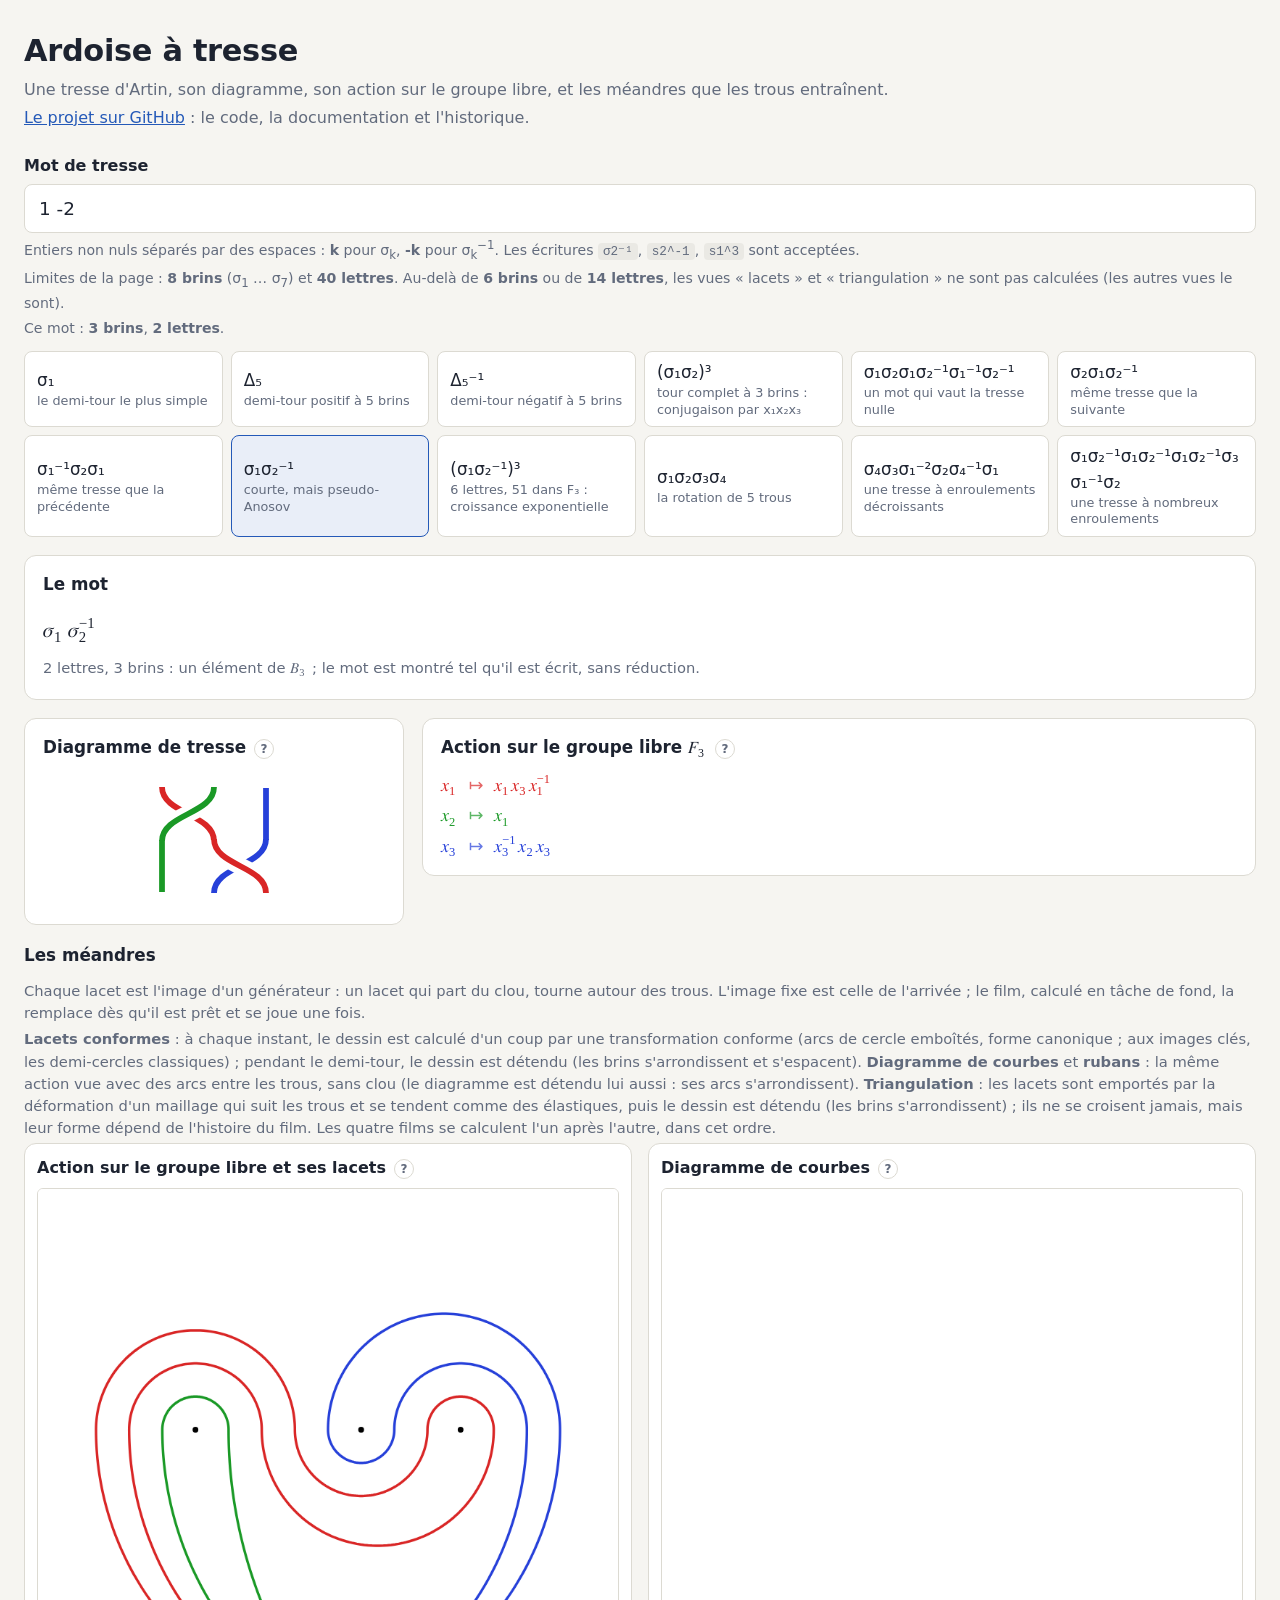
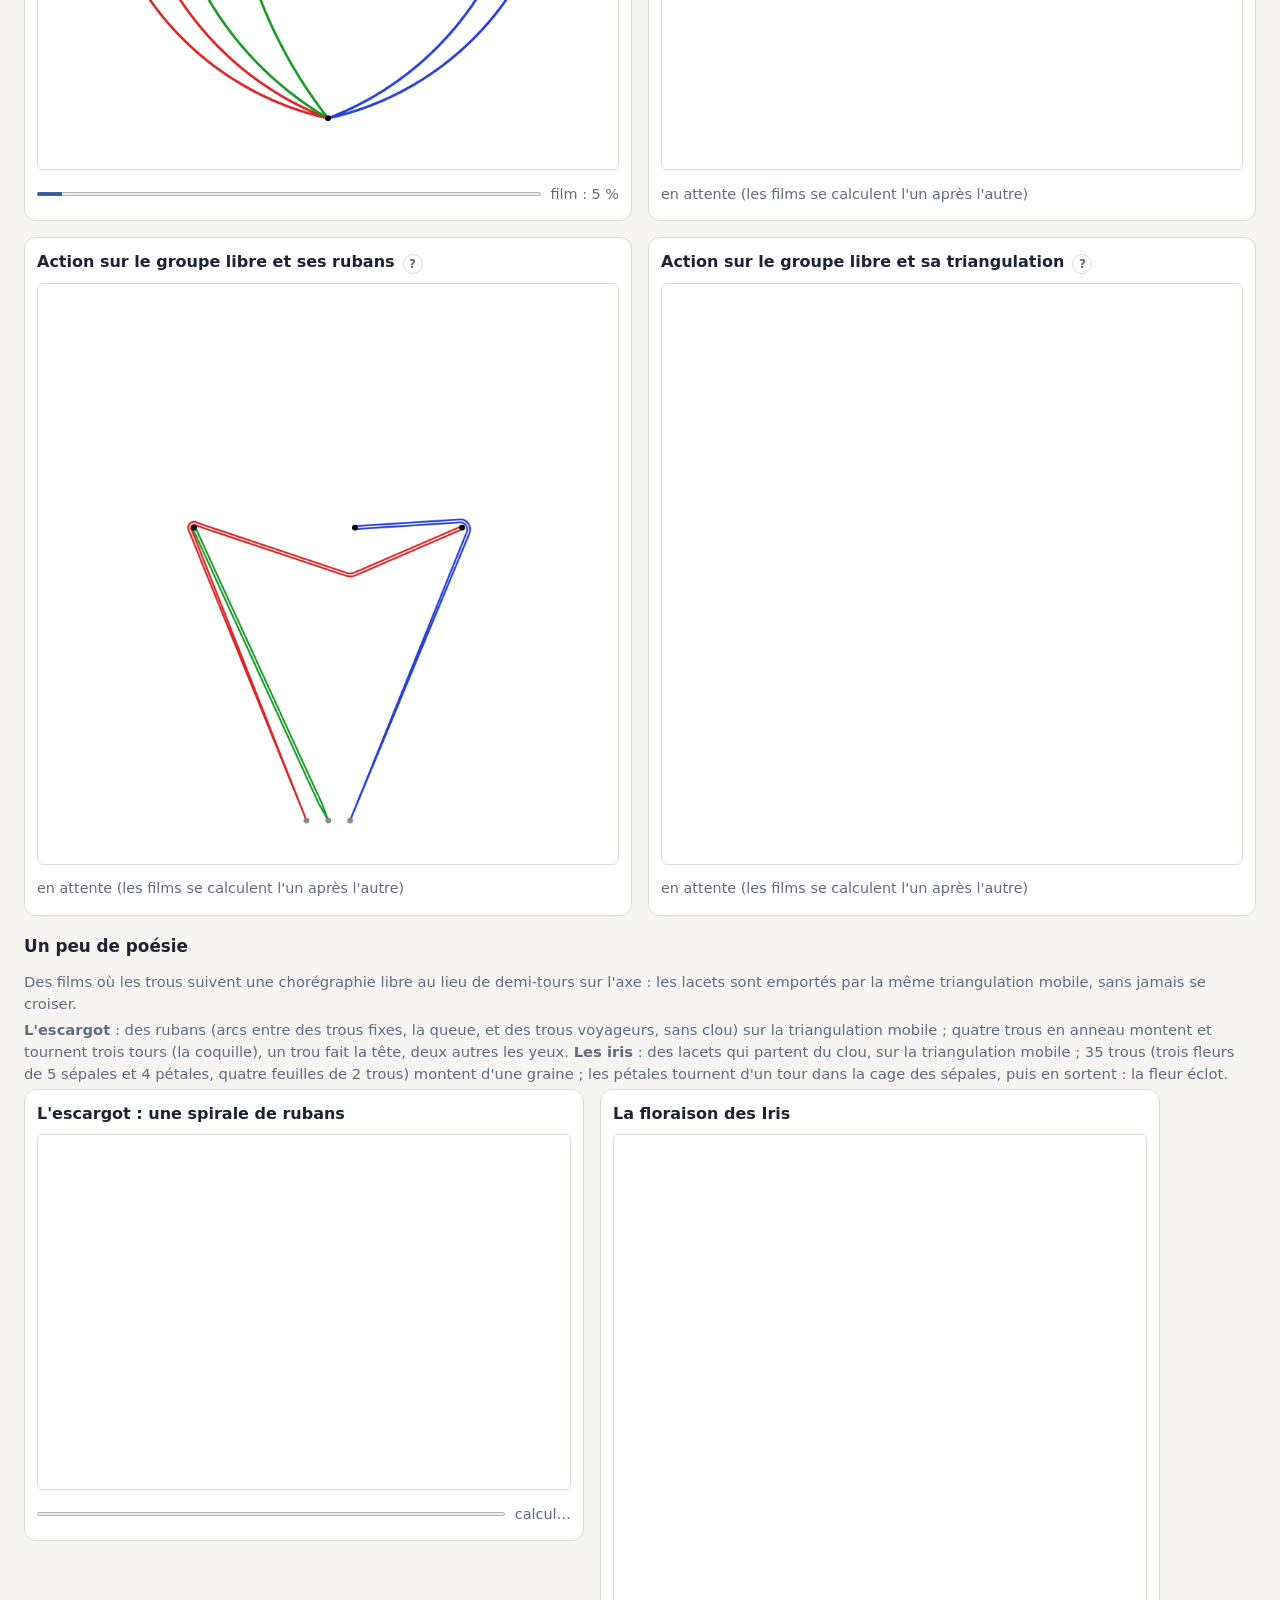
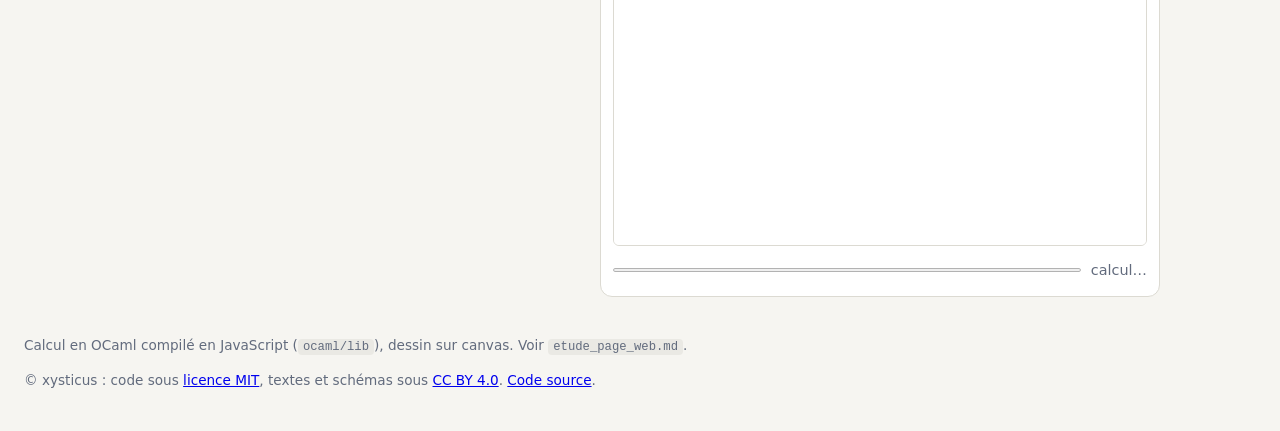
==== web/index.html @ 95bc5633 "Page : un lien vers le projet sur GitHub dans l'en-tête Co-Authored-By: Claude Sonnet 5.5 <noreply@a" ====
<!doctype html>
<html lang="fr">
<head>
<meta charset="utf-8">
<meta name="viewport" content="width=device-width, initial-scale=1">
<title>Ardoise à tresse</title>
<link rel="icon" href="favicon.svg" type="image/svg+xml">
<link rel="stylesheet" href="ardoise.css">
</head>
<body>
<header>
  <h1>Ardoise à tresse</h1>
  <p class="sous-titre">Une tresse d'Artin, son diagramme, son action sur le groupe libre, et les méandres que les trous entraînent.</p>
  <p class="sous-titre lien-projet"><a href="https://github.com/xysticus/braid-blackboard">Le projet sur GitHub</a> : le code, la documentation et l'historique.</p>
</header>

<main>
  <section id="saisie">
    <label for="mot">Mot de tresse</label>
    <input id="mot" type="text" spellcheck="false" autocomplete="off"
           placeholder="1 -2 3 -1 2     ou     σ1 σ2^-1 σ3     ou     s1^3 s2">
    <p id="erreur" class="erreur" hidden></p>
    <p class="aide">Entiers non nuls séparés par des espaces : <b>k</b> pour σ<sub>k</sub>, <b>-k</b> pour σ<sub>k</sub><sup>−1</sup>.
       Les écritures <code>σ2⁻¹</code>, <code>s2^-1</code>, <code>s1^3</code> sont acceptées.</p>
    <p class="aide" id="limites"></p>
    <p class="aide" id="etat-limites" aria-live="polite"></p>
    <div id="exemples" aria-label="Tresses d'exemple"></div>
  </section>

  <section id="notation" class="carte">
    <h2>Le mot</h2>
    <div id="mot-math" class="math-ligne"></div>
    <p id="mot-info" class="info"></p>
  </section>

  <div class="deux-colonnes">
    <section class="carte" id="classique">
      <h2 data-schema="tresse">Diagramme de tresse</h2>
      <div class="defile"><canvas id="canvas-classique"></canvas></div>
    </section>
    <section class="carte" id="groupe-libre">
      <h2 data-schema="fn">Action sur le groupe libre <span id="titre-fn"></span></h2>
      <div id="fn-images"></div>
    </section>
  </div>

  <section id="meandres">
    <h2>Les méandres</h2>
    <p class="info">Chaque lacet est l'image d'un générateur : un lacet qui part du clou, tourne autour des trous. L'image fixe est
       celle de l'arrivée ; le film, calculé en tâche de fond, la remplace dès qu'il est prêt et se joue une fois.</p>
    <p class="info"><b>Lacets conformes</b> : à chaque instant, le dessin est calculé d'un coup par une transformation conforme (arcs de cercle
       emboîtés, forme canonique ; aux images clés, les demi-cercles classiques) ; pendant le demi-tour, le dessin est détendu (les brins
       s'arrondissent et s'espacent). <b>Diagramme de courbes</b> et <b>rubans</b> : la même action vue avec des arcs entre les
       trous, sans clou (le diagramme est détendu lui aussi : ses arcs s'arrondissent). <b>Triangulation</b> : les lacets sont emportés
       par la déformation d'un maillage qui suit les trous et se tendent comme des élastiques, puis le dessin est détendu (les brins
       s'arrondissent) ; ils ne se croisent jamais, mais leur forme dépend de l'histoire du film. Les quatre films se calculent l'un
       après l'autre, dans cet ordre.</p>
    <div class="quatre" id="panneaux"></div>
  </section>

  <section id="hors-tresses">
    <h2>Un peu de poésie</h2>
    <p class="info">Des films où les trous suivent une chorégraphie libre au lieu de demi-tours sur l'axe : les lacets sont emportés
       par la même triangulation mobile, sans jamais se croiser.</p>
    <p class="info"><b>L'escargot</b> : des rubans (arcs entre des trous fixes, la queue, et des trous voyageurs, sans clou) sur la
       triangulation mobile ; quatre trous en anneau montent et tournent trois tours (la coquille), un trou fait la tête, deux autres
       les yeux. <b>Les iris</b> : des lacets qui partent du clou, sur la triangulation mobile ; 35 trous (trois fleurs de 5 sépales et
       4 pétales, quatre feuilles de 2 trous) montent d'une graine ; les pétales tournent d'un tour dans la cage des sépales,
       puis en sortent : la fleur éclot.</p>
    <div class="libres" id="panneaux-libres"></div>
  </section>
</main>

<footer>
  <p>Calcul en OCaml compilé en JavaScript (<code>ocaml/lib</code>), dessin sur canvas. Voir <code>etude_page_web.md</code>.</p>
  <p>© xysticus : code sous <a href="https://github.com/xysticus/braid-blackboard/blob/master/LICENSE">licence MIT</a>, textes et schémas sous
     <a href="https://creativecommons.org/licenses/by/4.0/deed.fr">CC BY 4.0</a>. <a href="https://github.com/xysticus/braid-blackboard">Code source</a>.</p>
</footer>

<script src="ardoise.js"></script>
</body>
</html>
---- web/ardoise.css ----
:root {
  --fond: #f6f5f1;
  --carte: #ffffff;
  --encre: #1d2330;
  --doux: #626b7d;
  --trait: #dcdad2;
  --accent: #2459b8;
  --erreur: #b3261e;
  --ok: #2e7d4f;
  --c0: #d92626; --c1: #1a9926; --c2: #2640d9; --c3: #bf9900; --c4: #a626a6; --c5: #0d9aa6; --c6: #e6761a; --c7: #6b4fbb;
}
@media (prefers-color-scheme: dark) {
  :root:not([data-theme="light"]) {
    --fond: #14171d; --carte: #1d212a; --encre: #e8eaf0; --doux: #9aa3b5; --trait: #343a47; --accent: #7aa7ff;
    --erreur: #ff8a80; --ok: #7fd1a0;
    --c0: #ff6b6b; --c1: #4cc760; --c2: #7b93ff; --c3: #e6c027; --c4: #d572d5; --c5: #3cc7d4; --c6: #ff9a4d; --c7: #a58cf0;
  }
}
* { box-sizing: border-box; }
body {
  margin: 0; background: var(--fond); color: var(--encre);
  font: 16px/1.5 system-ui, -apple-system, "Segoe UI", Roboto, sans-serif;
}
header, main, footer { max-width: 1280px; margin: 0 auto; padding: 0 24px; }
header { padding-top: 28px; }
h1 { font-size: 1.9rem; margin: 0; letter-spacing: -0.01em; }
h2 { font-size: 1.05rem; margin: 0 0 12px; }
.sous-titre, .info, .aide { color: var(--doux); margin: 4px 0; }
.lien-projet a { color: var(--accent); }
.info { font-size: 0.92rem; }
.aide { font-size: 0.88rem; }
code { background: color-mix(in srgb, var(--trait) 45%, transparent); padding: 1px 5px; border-radius: 4px; font-size: 0.9em; }
main { display: grid; gap: 18px; padding-top: 20px; padding-bottom: 24px; }

#saisie label { display: block; font-weight: 600; margin-bottom: 6px; }
#mot {
  width: 100%; font: inherit; font-size: 1.15rem; padding: 10px 14px; border-radius: 8px;
  border: 1.5px solid var(--trait); background: var(--carte); color: var(--encre);
}
#mot:focus-visible { outline: 3px solid color-mix(in srgb, var(--accent) 45%, transparent); border-color: var(--accent); }
.erreur { color: var(--erreur); margin: 6px 0 0; font-weight: 500; }

#exemples { display: grid; grid-template-columns: repeat(auto-fill, minmax(min(190px, 100%), 1fr)); gap: 8px; margin-top: 12px; }
.exemple {
  text-align: left; font: inherit; cursor: pointer; padding: 8px 12px; border-radius: 8px;
  border: 1.5px solid var(--trait); background: var(--carte); color: var(--encre);
}
.exemple:hover { border-color: var(--accent); }
.exemple[aria-pressed="true"] { border-color: var(--accent); background: color-mix(in srgb, var(--accent) 10%, var(--carte)); }
.exemple .nom { display: block; font-size: 1.05rem; overflow-wrap: anywhere; }
.exemple .legende { display: block; font-size: 0.8rem; color: var(--doux); line-height: 1.3; }

.carte { background: var(--carte); border: 1px solid var(--trait); border-radius: 12px; padding: 16px 18px; }
.math-ligne { font-size: 1.3rem; line-height: 2.1; }
.math-ligne math { margin-right: 0.12em; }
.deux-colonnes { display: grid; grid-template-columns: minmax(260px, 380px) 1fr; gap: 18px; align-items: start; }
.quatre { display: grid; grid-template-columns: repeat(2, 1fr); gap: 16px; }
.defile { max-height: 640px; overflow: auto; }
#canvas-classique { display: block; margin: 0 auto; max-width: 100%; }

#fn-images { display: grid; gap: 4px; font-size: 1.1rem; }
.fn-ligne { display: grid; grid-template-columns: auto auto 1fr; gap: 0.6em; align-items: baseline; }
.fn-ligne .mot { min-width: 0; overflow-wrap: anywhere; }
.fn-ligne .fleche { opacity: 0.7; }
.fn-ligne.identite { opacity: 0.55; }

.panneau { background: var(--carte); border: 1px solid var(--trait); border-radius: 12px; padding: 12px 12px 10px; }
.panneau h3 { font-size: 1rem; margin: 0 0 8px; }
.panneau canvas { display: block; width: 100%; background: #fff; border-radius: 6px; border: 1px solid var(--trait); }
.libres { display: grid; grid-template-columns: repeat(auto-fill, minmax(min(380px, 100%), 560px)); gap: 16px; align-items: start; }
.etat { display: flex; align-items: center; gap: 10px; min-height: 32px; margin-top: 8px; font-size: 0.9rem; color: var(--doux); }
.etat progress { flex: 1; height: 8px; accent-color: var(--accent); }
.etat button {
  font: inherit; width: 34px; height: 30px; border-radius: 6px; cursor: pointer;
  border: 1.5px solid var(--trait); background: var(--carte); color: var(--encre);
}
.etat button:hover { border-color: var(--accent); }
.etat input[type=range] { flex: 1; accent-color: var(--accent); }
.etat .ko { color: var(--erreur); }
.etat label { display: flex; align-items: center; gap: 5px; white-space: nowrap; cursor: pointer; font-size: 0.85rem; }
.etat input[type=checkbox] { accent-color: var(--accent); margin: 0; }
.attention { color: #a35a00; font-weight: 500; }
@media (prefers-color-scheme: dark) { .attention { color: #f0b45a; } }
/* mot invalide : les résultats affichés sont ceux du dernier mot valide */
.mot-invalide #notation, .mot-invalide .deux-colonnes, .mot-invalide #meandres { opacity: 0.45; }
footer { color: var(--doux); font-size: 0.85rem; padding-bottom: 28px; }

/* infobulles : un schéma par méthode de dessin, au survol de « ? » ou au clavier */
.aide-schema { position: relative; display: inline-block; margin-left: 8px; vertical-align: middle; font-size: 1rem; font-weight: 400; }
.bouton-aide {
  width: 20px; height: 20px; padding: 0; border-radius: 50%; cursor: help; font: 600 12px/1 system-ui, sans-serif;
  border: 1.5px solid var(--trait); background: var(--carte); color: var(--doux);
}
.bouton-aide:hover, .bouton-aide:focus-visible { border-color: var(--accent); color: var(--accent); }
.bulle {
  position: absolute; z-index: 30; top: 100%; left: 0; width: min(460px, calc(100vw - 16px)); padding-top: 8px;
  visibility: hidden; opacity: 0; transition: opacity 0.12s;
}
.bulle .cadre {
  display: block; background: var(--carte); border: 1px solid var(--trait); border-radius: 10px; padding: 8px;
  box-shadow: 0 8px 28px rgba(0, 0, 0, 0.22);
}
.bulle .texte-bulle { display: block; font-size: 0.9rem; line-height: 1.45; color: var(--encre); }
.bulle img { display: block; width: 100%; height: auto; border-radius: 6px; background: #fff; }
.aide-schema.ouverte .bulle { visibility: visible; opacity: 1; }
/* souris : la bulle suit le survol et le focus ; au toucher, seul le bouton l'ouvre (le survol y reste « collé » après un appui) */
@media (hover: hover) {
  .aide-schema:hover .bulle, .aide-schema:focus-within .bulle { visibility: visible; opacity: 1; }
}
h2 .aide-schema, h3 .aide-schema { font-size: 1rem; }

/* adaptation aux écrans étroits (tablette, smartphone) : une seule colonne, des marges plus petites, des commandes plus grandes */
main > *, .deux-colonnes > *, .quatre > *, .libres > * { min-width: 0; }   /* un élément de grille ne dépasse pas la fenêtre */
@media (max-width: 1000px) {
  .quatre, .deux-colonnes { grid-template-columns: 1fr; }
}
@media (max-width: 640px) {
  header, main, footer { padding-left: 12px; padding-right: 12px; }
  header { padding-top: 16px; }
  h1 { font-size: 1.5rem; }
  main { gap: 14px; padding-top: 14px; }
  #mot { font-size: 1rem; padding: 9px 12px; }
  #exemples { grid-template-columns: repeat(2, minmax(0, 1fr)); gap: 6px; }
  .exemple { padding: 7px 9px; }
  .exemple .nom { font-size: 0.95rem; }
  .exemple .legende { font-size: 0.75rem; }
  .carte { padding: 12px; }
  .math-ligne { font-size: 1.15rem; line-height: 1.9; }
  #fn-images { font-size: 1rem; }
  .panneau { padding: 10px 10px 8px; }
  .panneau h3 { font-size: 0.95rem; }
  .etat { gap: 8px; }
  .etat button { width: 44px; height: 40px; }
  .etat input[type=range] { min-height: 32px; }
  .etat { flex-wrap: wrap; }   /* la case « lignes de construction » passe à la ligne plutôt que d'écraser le curseur */
  .etat input[type=range] { min-width: 120px; }
  .etat label { min-height: 32px; }
  /* l'infobulle devient une feuille collée en bas de l'écran : pas de débordement sur les côtés */
  .bulle { position: fixed; left: 8px !important; right: 8px; bottom: 8px; top: auto; width: auto; padding-top: 0; }
}
@media (pointer: coarse) {
  .bouton-aide { width: 28px; height: 28px; font-size: 14px; }
}

/* le « ? » à côté de la case « construction » : la petite pastille ronde des titres, pas un bouton du lecteur */
.etat .aide-schema { margin-left: 0; }
/* (`.etat button` impose `font: inherit` : on rétablit la police de la pastille, et on centre le « ? » dans son cercle) */
.etat .bouton-aide {
  width: 20px; height: 20px; padding: 0 0 2px; border-radius: 50%; font: 600 12px/1 system-ui, sans-serif;
  display: inline-flex; align-items: center; justify-content: center;   /* padding-bottom : le « ? » n'a rien sous la ligne de base, son dessin
                                                                           paraîtrait un pixel trop bas dans le cercle */
}
@media (max-width: 640px), (pointer: coarse) { .etat .bouton-aide { width: 28px; height: 28px; font-size: 14px; } }
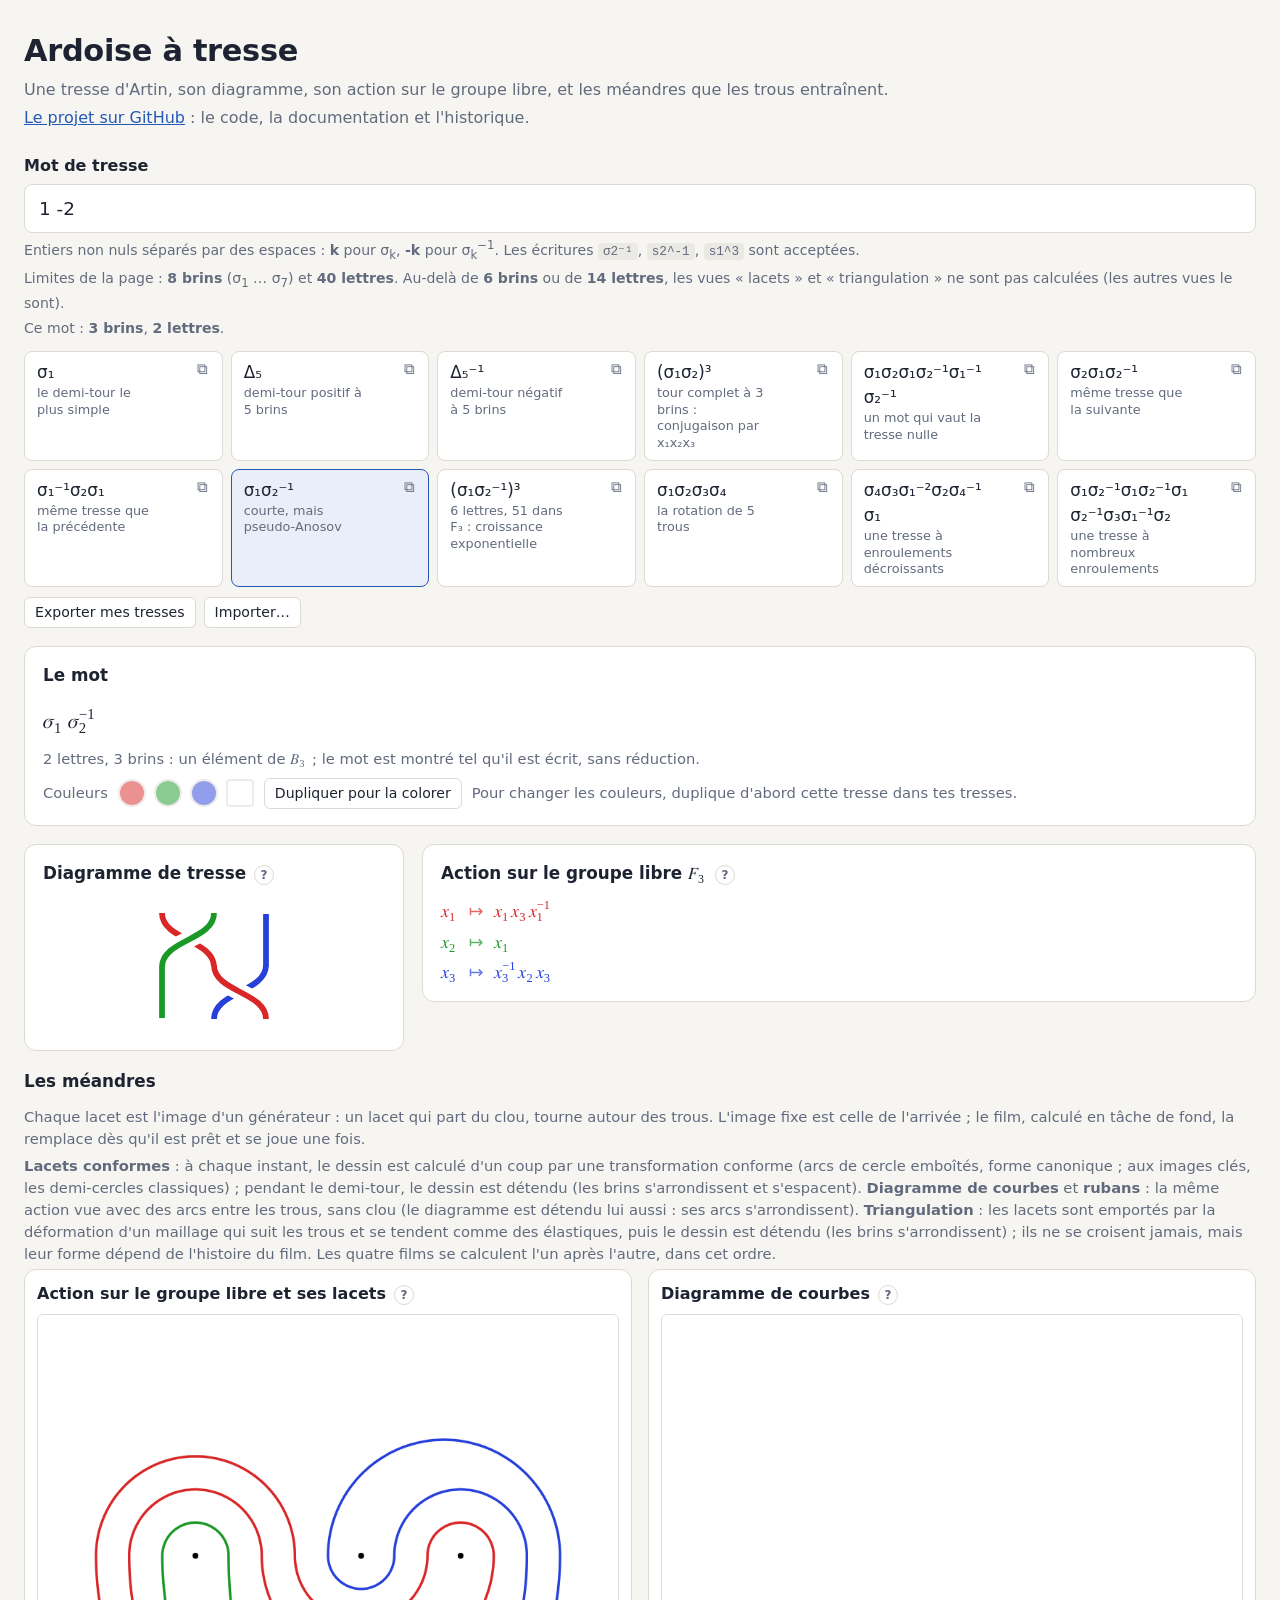
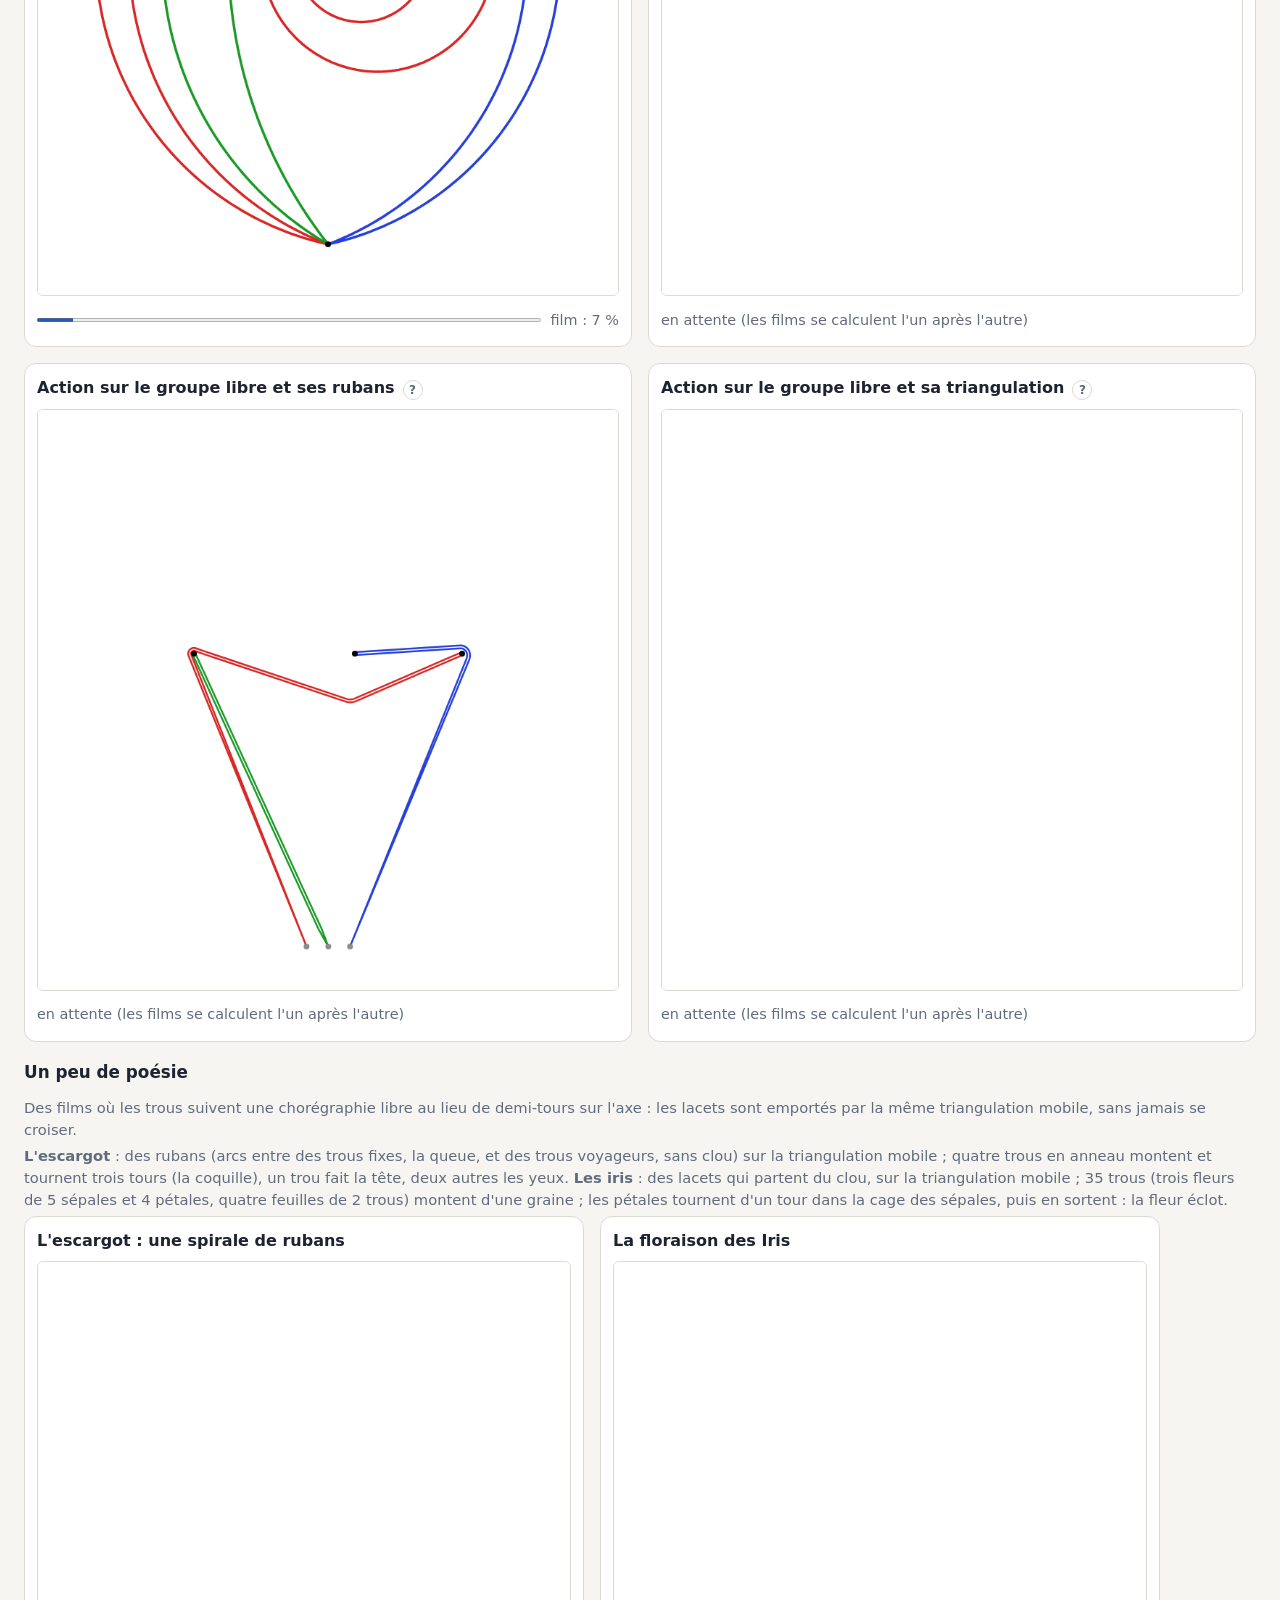
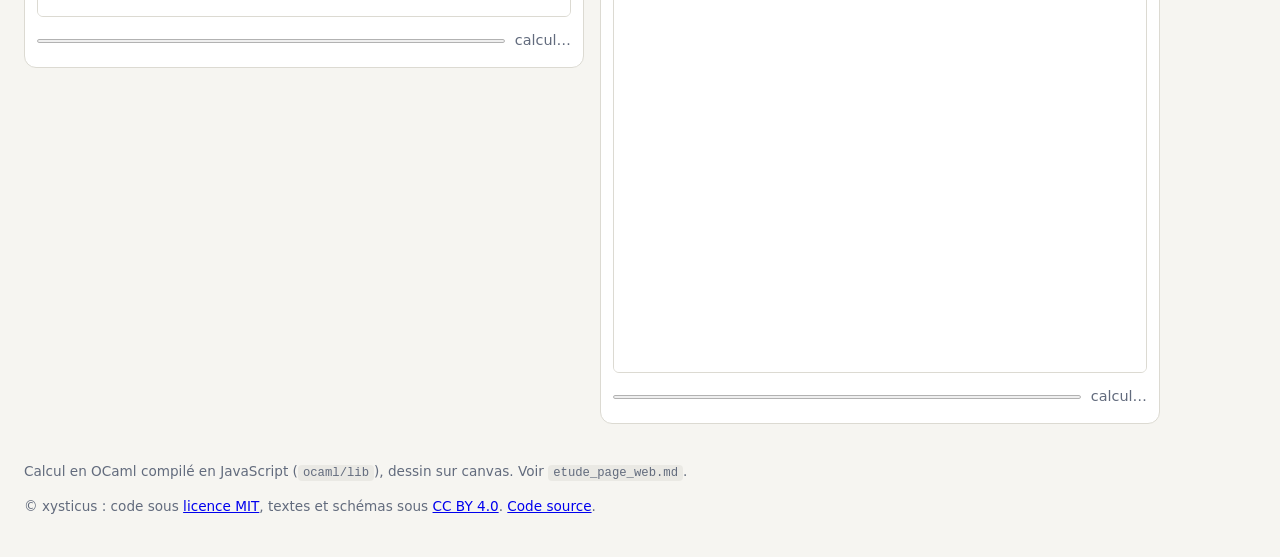
==== commit 88546dbf: "Page : tresses personnalisées (mémoire, ⧉ ✕, note, couleurs, fond, export/import JSON) Les tresses t" ====
--- a/web/index.html
+++ b/web/index.html
@@ -24,13 +24,25 @@
        Les écritures <code>σ2⁻¹</code>, <code>s2^-1</code>, <code>s1^3</code> sont acceptées.</p>
     <p class="aide" id="limites"></p>
     <p class="aide" id="etat-limites" aria-live="polite"></p>
-    <div id="exemples" aria-label="Tresses d'exemple"></div>
+    <div id="exemples" role="group" aria-label="Tresses d'exemple et tresses mémorisées"></div>
+    <div class="memoire-outils">
+      <button type="button" id="exporter-tresses" class="outil-texte" title="Enregistrer mes tresses dans un fichier">Exporter mes tresses</button>
+      <button type="button" id="importer-bouton" class="outil-texte" title="Ajouter les tresses d'un fichier exporté">Importer…</button>
+      <input type="file" id="importer-tresses" accept=".json,application/json" hidden>
+      <span id="memoire-info" class="info" aria-live="polite"></span>
+    </div>
   </section>
 
   <section id="notation" class="carte">
     <h2>Le mot</h2>
     <div id="mot-math" class="math-ligne"></div>
     <p id="mot-info" class="info"></p>
+    <div id="couleurs" class="couleurs" hidden>
+      <span class="couleurs-titre" id="couleurs-titre">Couleurs</span>
+      <span id="pastilles" class="pastilles" role="group" aria-labelledby="couleurs-titre"></span>
+      <button type="button" id="dupliquer-courante" class="outil-texte" hidden>Dupliquer pour la colorer</button>
+      <span id="couleurs-aide" class="info"></span>
+    </div>
   </section>
 
   <div class="deux-colonnes">
--- a/web/ardoise.css
+++ b/web/ardoise.css
@@ -42,13 +42,57 @@
 
 #exemples { display: grid; grid-template-columns: repeat(auto-fill, minmax(min(190px, 100%), 1fr)); gap: 8px; margin-top: 12px; }
 .exemple {
-  text-align: left; font: inherit; cursor: pointer; padding: 8px 12px; border-radius: 8px;
+  position: relative; padding: 8px 12px; border-radius: 8px;
   border: 1.5px solid var(--trait); background: var(--carte); color: var(--encre);
 }
 .exemple:hover { border-color: var(--accent); }
-.exemple[aria-pressed="true"] { border-color: var(--accent); background: color-mix(in srgb, var(--accent) 10%, var(--carte)); }
-.exemple .nom { display: block; font-size: 1.05rem; overflow-wrap: anywhere; }
+.exemple.choisie { border-color: var(--accent); background: color-mix(in srgb, var(--accent) 10%, var(--carte)); }
+.exemple .principal {
+  display: block; width: 100%; box-sizing: border-box; padding: 0 54px 0 0; text-align: left; font: inherit; cursor: pointer;
+  border: 0; background: none; color: inherit;
+}
+.exemple .principal:focus-visible, .outil:focus-visible, .outil-texte:focus-visible, .texte:focus-visible, .pastille:focus-visible {
+  outline: 3px solid color-mix(in srgb, var(--accent) 45%, transparent); outline-offset: 1px;
+}
+.exemple .nom { display: block; font-size: 1.05rem; overflow-wrap: break-word; }
 .exemple .legende { display: block; font-size: 0.8rem; color: var(--doux); line-height: 1.3; }
+.exemple .outils { position: absolute; top: 3px; right: 4px; display: flex; gap: 2px; align-items: center; }
+.outil {
+  min-width: 30px; height: 30px; padding: 0 6px; font: inherit; font-size: 0.95rem; line-height: 1; cursor: pointer;
+  border: 0; border-radius: 6px; background: none; color: var(--doux);
+}
+.outil:hover { background: color-mix(in srgb, var(--accent) 12%, transparent); color: var(--encre); }
+.outil.effacer:hover, .outil.oui:hover { color: var(--erreur); }
+.confirme { font-size: 0.85rem; white-space: nowrap; }
+.exemple .texte {
+  display: block; width: 100%; margin-top: 4px; padding: 2px 0; font: inherit; font-size: 0.8rem; color: var(--doux);
+  border: 0; border-bottom: 1px dashed var(--trait); border-radius: 0; background: none;
+}
+.exemple .texte:focus { color: var(--encre); border-bottom-color: var(--accent); outline: none; }
+.exemple .texte::placeholder { color: color-mix(in srgb, var(--doux) 70%, transparent); font-style: italic; }
+.apercu { display: flex; gap: 3px; margin-top: 6px; }
+.apercu i { display: block; width: 10px; height: 10px; border-radius: 50%; }
+.apercu i.carre { width: 10px; border-radius: 2px; margin-left: 3px; border: 1px solid var(--trait); }
+.memoire-outils { display: flex; flex-wrap: wrap; gap: 8px; align-items: center; margin-top: 10px; }
+.outil-texte {
+  font: inherit; font-size: 0.88rem; padding: 4px 10px; cursor: pointer; border-radius: 6px;
+  border: 1.5px solid var(--trait); background: var(--carte); color: var(--encre);
+}
+.outil-texte:hover { border-color: var(--accent); }
+.couleurs { display: flex; flex-wrap: wrap; align-items: center; gap: 10px; margin-top: 8px; }
+.couleurs-titre { font-size: 0.92rem; color: var(--doux); }
+.pastilles { display: flex; flex-wrap: wrap; align-items: center; gap: 8px; }
+.brin { display: inline-flex; align-items: center; gap: 2px; }
+.alerte { color: var(--erreur); font-size: 0.8rem; cursor: help; }
+.pastille {
+  -moz-appearance: none; appearance: none; width: 28px; height: 28px; padding: 0; cursor: pointer;
+  border: 2px solid var(--trait); border-radius: 50%; background: none; overflow: hidden;
+}
+.pastille.fond { border-radius: 4px; }
+.pastille::-webkit-color-swatch-wrapper { padding: 0; }
+.pastille::-webkit-color-swatch { border: 0; border-radius: 0; }
+.pastille::-moz-color-swatch { border: 0; border-radius: 0; }
+.pastille:disabled { opacity: 0.5; cursor: default; }
 
 .carte { background: var(--carte); border: 1px solid var(--trait); border-radius: 12px; padding: 16px 18px; }
 .math-ligne { font-size: 1.3rem; line-height: 2.1; }
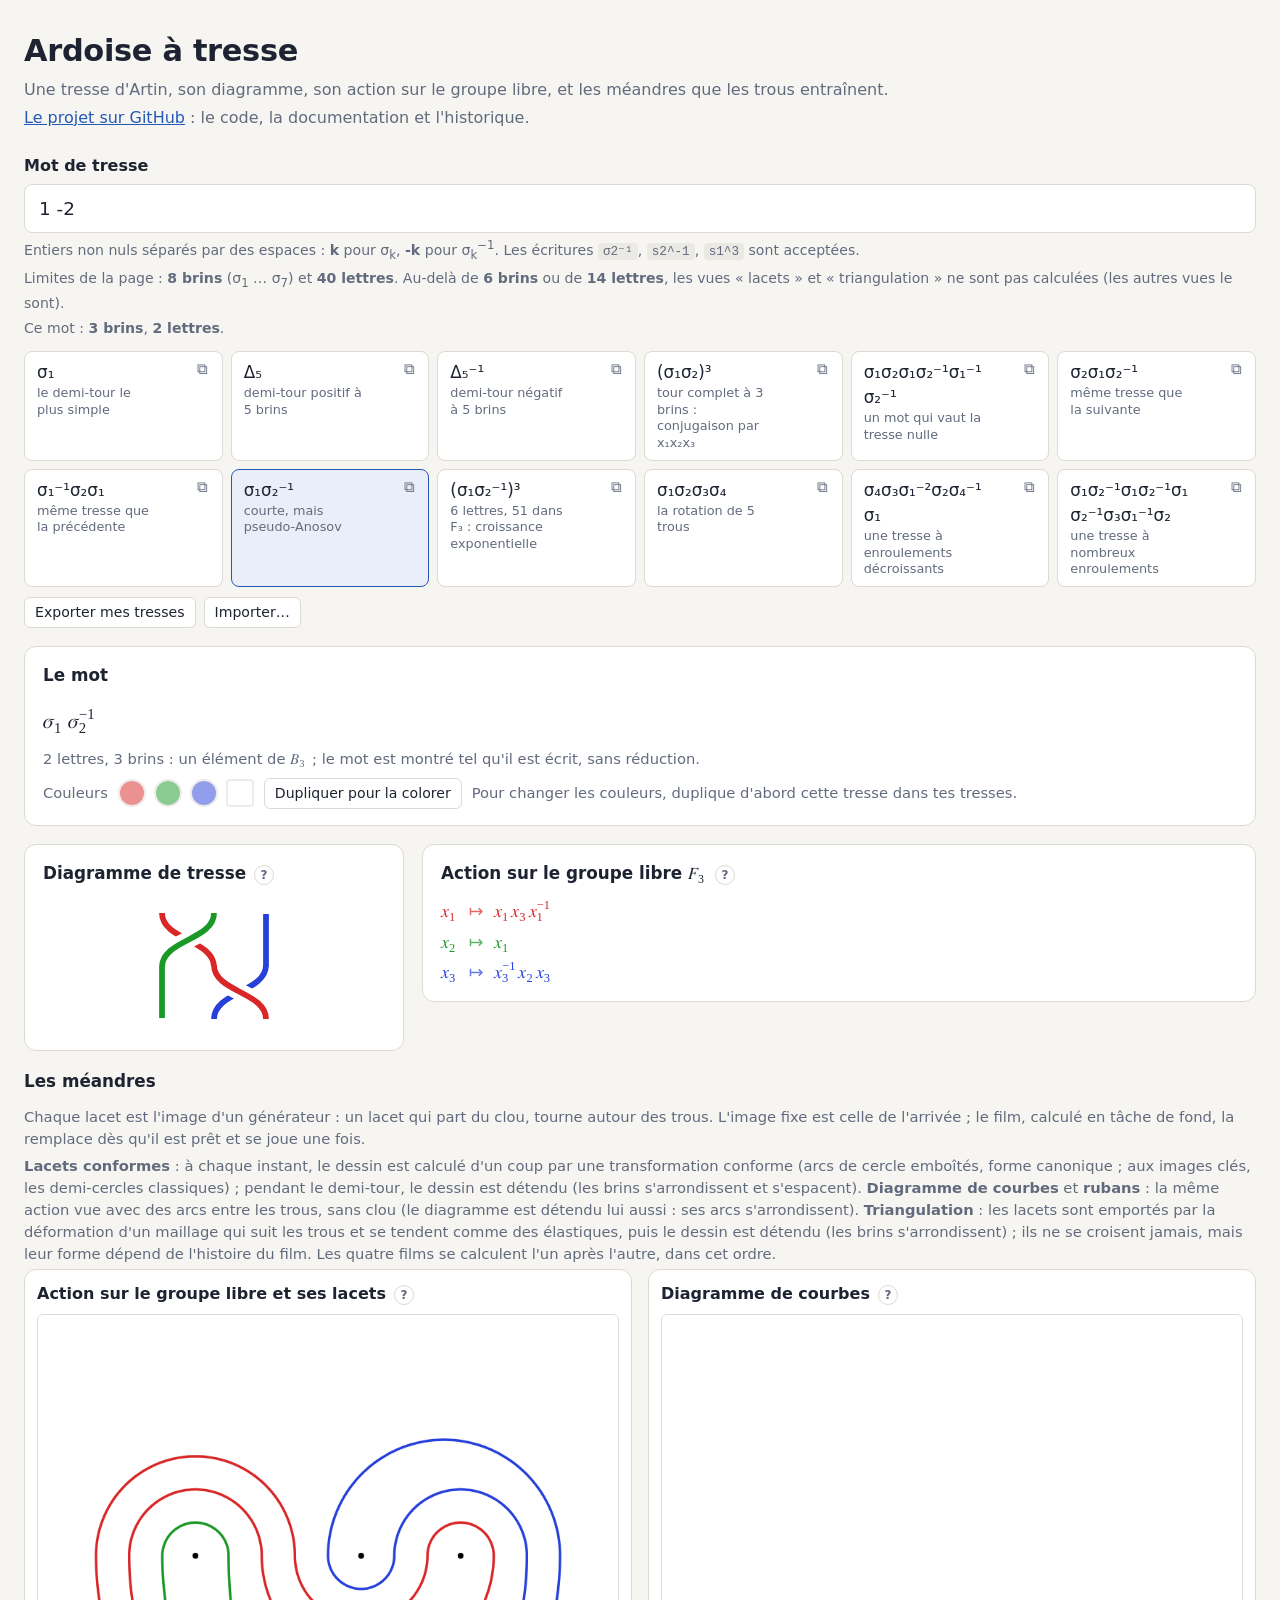
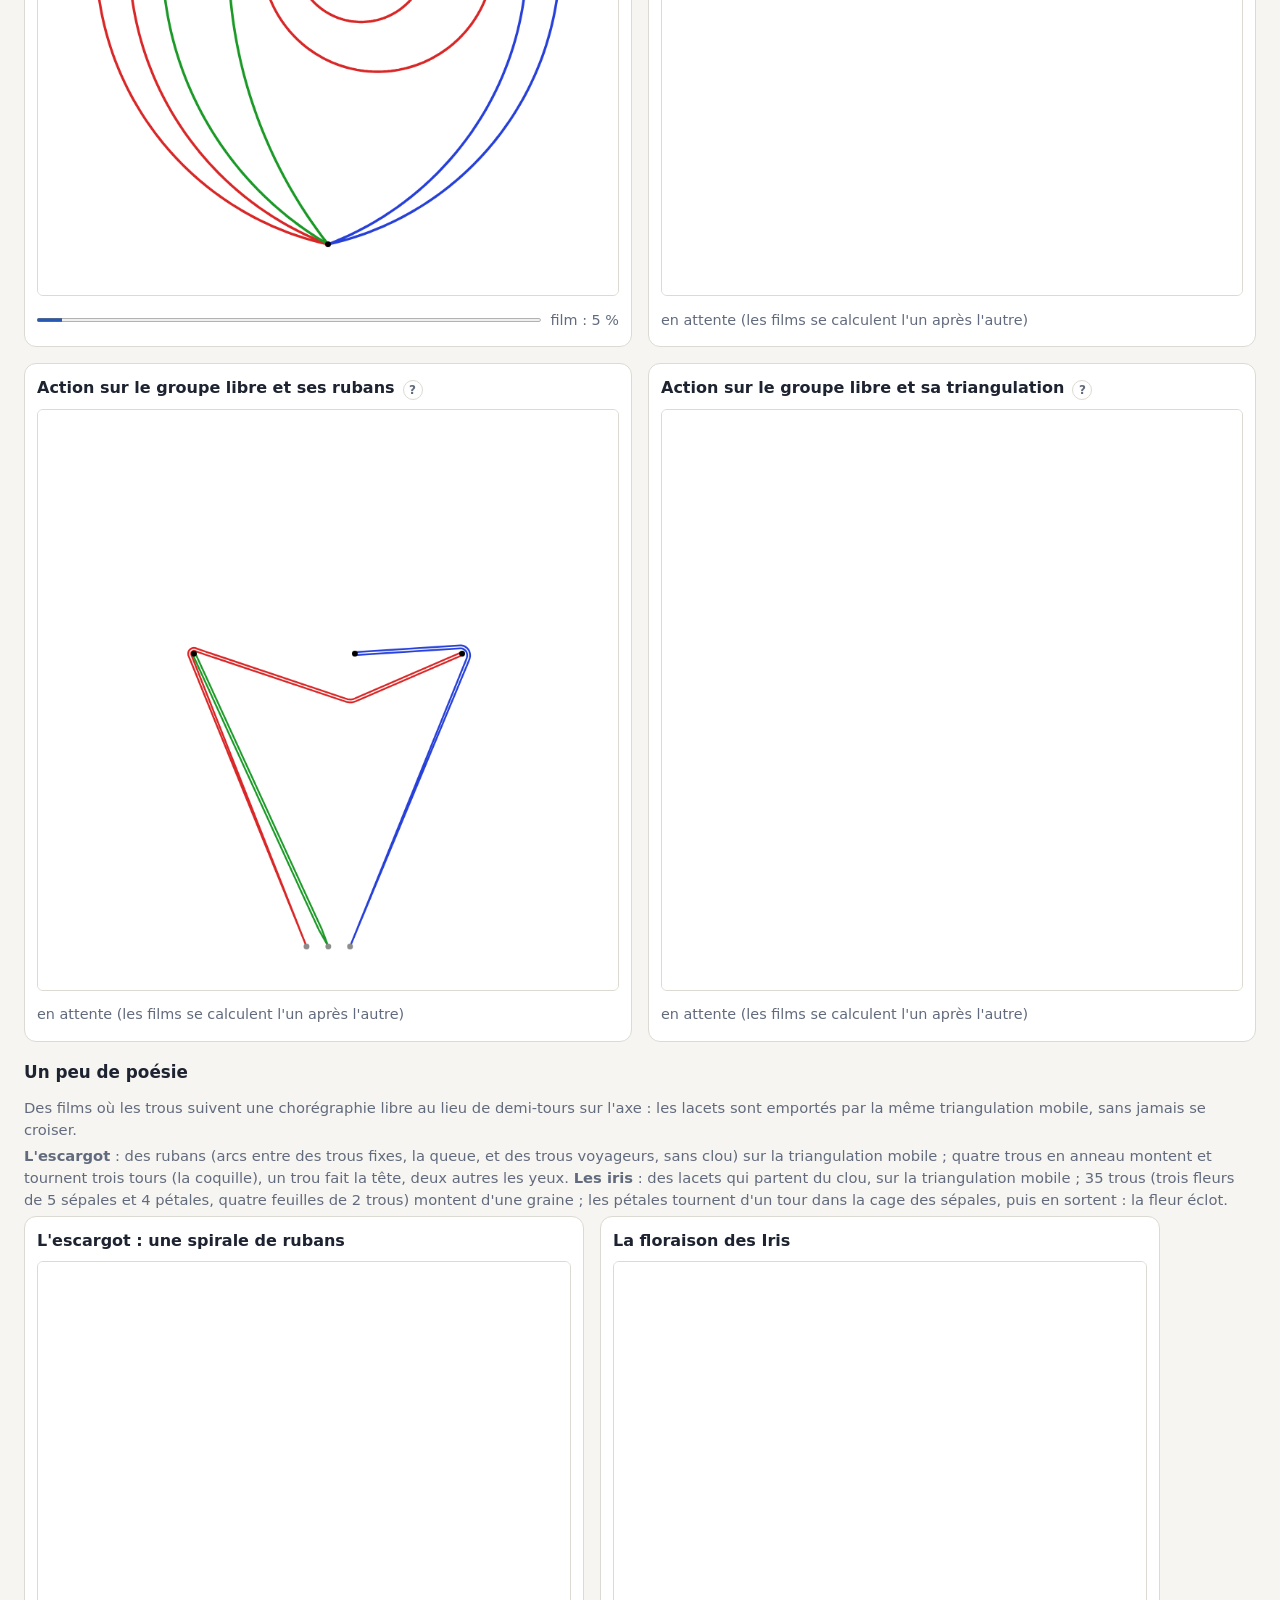
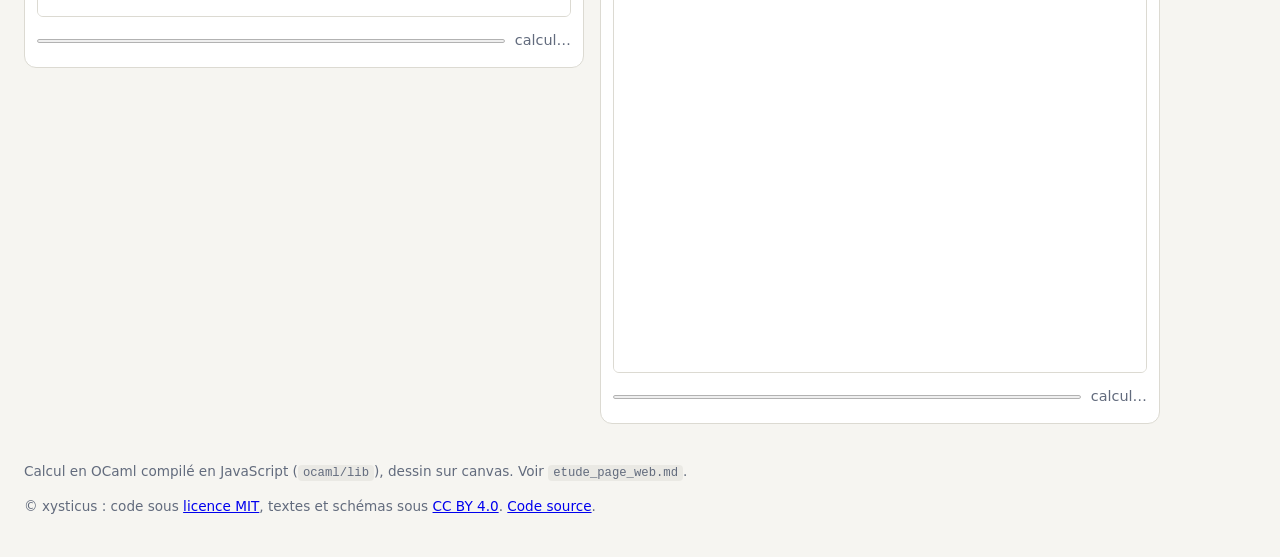
==== commit 12a92c54: "Lecteurs : menu d'export de l'image en cours (PNG, SVG, JSON), licence CC BY pour l'escargot et les " ====
--- a/web/index.html
+++ b/web/index.html
@@ -89,6 +89,7 @@
      <a href="https://creativecommons.org/licenses/by/4.0/deed.fr">CC BY 4.0</a>. <a href="https://github.com/xysticus/braid-blackboard">Code source</a>.</p>
 </footer>
 
+<script src="exports.js"></script>
 <script src="ardoise.js"></script>
 </body>
 </html>
--- a/web/ardoise.css
+++ b/web/ardoise.css
@@ -195,3 +195,31 @@
                                                                            paraîtrait un pixel trop bas dans le cercle */
 }
 @media (max-width: 640px), (pointer: coarse) { .etat .bouton-aide { width: 28px; height: 28px; font-size: 14px; } }
+
+/* le numéro de l'image du film, à côté de la glissière (lu poliment par les lecteurs d'écran) */
+.etat .numero-image { white-space: nowrap; font-size: 0.8rem; font-variant-numeric: tabular-nums; }
+
+/* les chapitres : une rangée de boutons (une lettre du mot chacun) sous la glissière, et des repères sur la glissière */
+.etat { flex-wrap: wrap; }
+.etat .glissiere { position: relative; display: flex; flex: 1; min-width: 120px; padding-bottom: 7px; }
+.etat .glissiere input[type=range] { width: 100%; margin: 0; }
+.etat .repere { position: absolute; bottom: 0; width: 1.5px; height: 6px; margin-left: -0.75px; background: var(--doux); pointer-events: none; }
+.etat .chapitres { flex-basis: 100%; display: flex; flex-wrap: wrap; gap: 4px; }
+.etat .chapitres button { width: auto; min-width: 34px; height: 28px; padding: 0 7px; font-size: 0.85rem; white-space: nowrap; }
+.etat .chapitres button.courante { border-color: var(--accent); background: var(--accent); color: var(--carte); }
+@media (max-width: 640px), (pointer: coarse) { .etat .chapitres button { width: auto; min-width: 40px; height: 36px; } }
+
+/* le menu « ⤓ » des exports : un bouton qui ouvre, au clic, une petite fenêtre sous la barre (exports.js) */
+.etat .export { position: relative; }
+.etat .bouton-export { width: 34px; }
+.etat .menu-export {
+  position: absolute; right: 0; bottom: calc(100% + 6px); z-index: 20; min-width: 220px; padding: 10px 12px;
+  display: flex; flex-direction: column; gap: 8px; background: var(--carte); color: var(--encre);
+  border: 1.5px solid var(--trait); border-radius: 8px; box-shadow: 0 6px 20px rgba(0, 0, 0, 0.2); font-size: 0.85rem;
+}
+.etat .menu-export[hidden] { display: none; }
+.etat .menu-export button { width: auto; height: auto; padding: 6px 10px; text-align: left; }
+.etat .menu-export select { font: inherit; margin-left: 6px; }
+.etat .menu-export .licence-export, .etat .menu-export .erreur-export { margin: 0; font-size: 0.78rem; line-height: 1.35; max-width: 260px; }
+.etat .menu-export .erreur-export { color: var(--erreur); }
+.etat .menu-export a { color: var(--accent); }
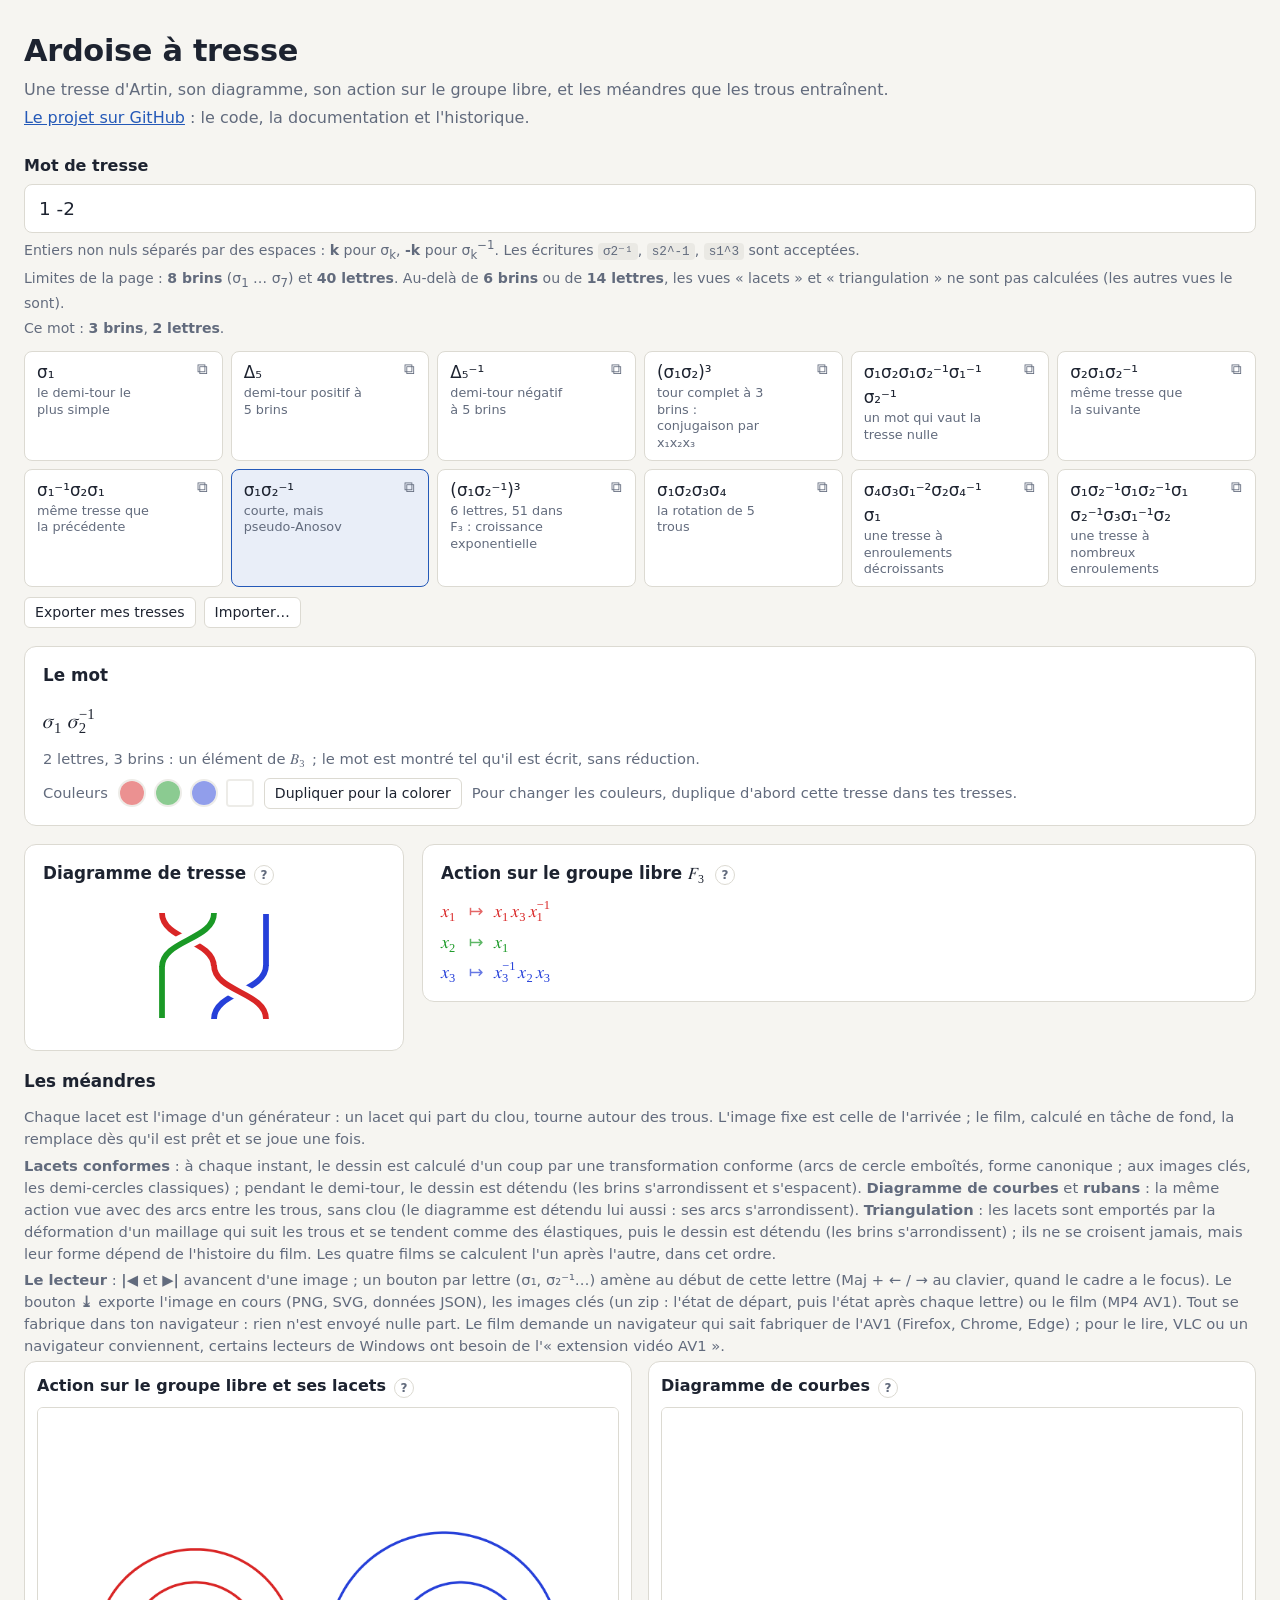
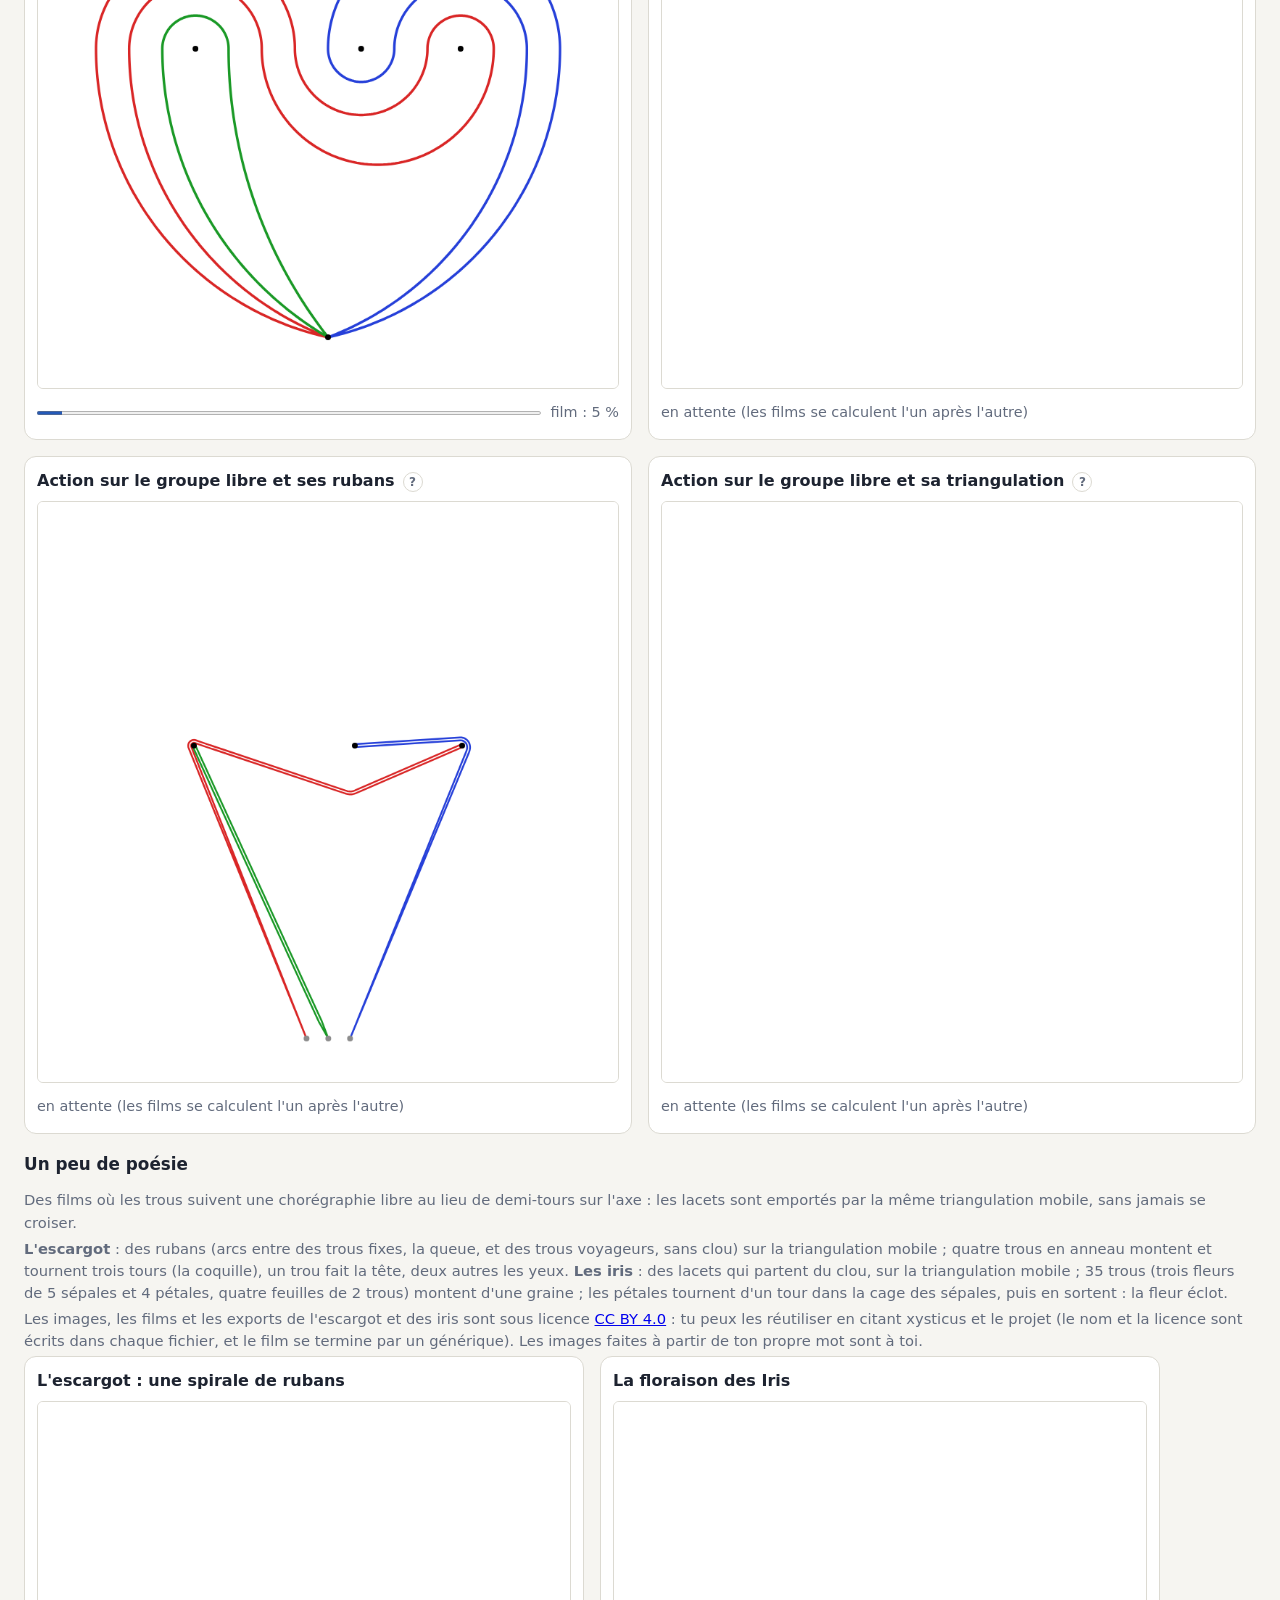
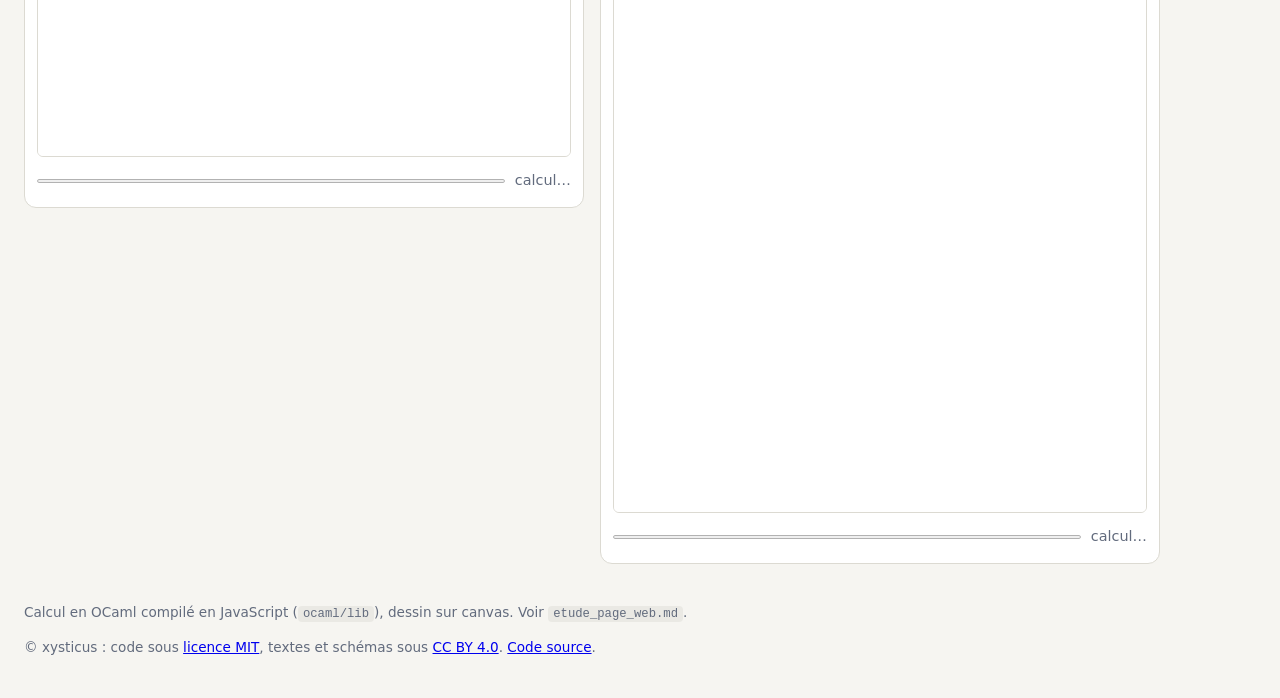
==== commit aec5575e: "Exports : textes de la page, licences des exports, mode d'emploi du lecteur (étape 6) Paragraphe sur" ====
--- a/web/index.html
+++ b/web/index.html
@@ -67,6 +67,11 @@
        par la déformation d'un maillage qui suit les trous et se tendent comme des élastiques, puis le dessin est détendu (les brins
        s'arrondissent) ; ils ne se croisent jamais, mais leur forme dépend de l'histoire du film. Les quatre films se calculent l'un
        après l'autre, dans cet ordre.</p>
+    <p class="info"><b>Le lecteur</b> : <b>|◀</b> et <b>▶|</b> avancent d'une image ; un bouton par lettre (σ₁, σ₂⁻¹…) amène au début de cette lettre
+       (Maj + ← / → au clavier, quand le cadre a le focus). Le bouton <b>⤓</b> exporte l'image en cours (PNG, SVG, données JSON), les images clés
+       (un zip : l'état de départ, puis l'état après chaque lettre) ou le film (MP4 AV1). Tout se fabrique dans ton navigateur : rien n'est envoyé
+       nulle part. Le film demande un navigateur qui sait fabriquer de l'AV1 (Firefox, Chrome, Edge) ; pour le lire, VLC ou un navigateur
+       conviennent, certains lecteurs de Windows ont besoin de l'« extension vidéo AV1 ».</p>
     <div class="quatre" id="panneaux"></div>
   </section>
 
@@ -79,6 +84,9 @@
        les yeux. <b>Les iris</b> : des lacets qui partent du clou, sur la triangulation mobile ; 35 trous (trois fleurs de 5 sépales et
        4 pétales, quatre feuilles de 2 trous) montent d'une graine ; les pétales tournent d'un tour dans la cage des sépales,
        puis en sortent : la fleur éclot.</p>
+    <p class="info">Les images, les films et les exports de l'escargot et des iris sont sous licence <a href="https://creativecommons.org/licenses/by/4.0/deed.fr">CC BY 4.0</a> :
+       tu peux les réutiliser en citant xysticus et le projet (le nom et la licence sont écrits dans chaque fichier, et le film se termine par un générique).
+       Les images faites à partir de ton propre mot sont à toi.</p>
     <div class="libres" id="panneaux-libres"></div>
   </section>
 </main>
@@ -89,6 +97,7 @@
      <a href="https://creativecommons.org/licenses/by/4.0/deed.fr">CC BY 4.0</a>. <a href="https://github.com/xysticus/braid-blackboard">Code source</a>.</p>
 </footer>
 
+<script src="mp4.js"></script>
 <script src="exports.js"></script>
 <script src="ardoise.js"></script>
 </body>
--- a/web/ardoise.css
+++ b/web/ardoise.css
@@ -220,6 +220,9 @@
 .etat .menu-export[hidden] { display: none; }
 .etat .menu-export button { width: auto; height: auto; padding: 6px 10px; text-align: left; }
 .etat .menu-export select { font: inherit; margin-left: 6px; }
-.etat .menu-export .licence-export, .etat .menu-export .erreur-export { margin: 0; font-size: 0.78rem; line-height: 1.35; max-width: 260px; }
+.etat .menu-export .licence-export, .etat .menu-export .erreur-export, .etat .menu-export .progression-export, .etat .menu-export .av1-export { margin: 0; font-size: 0.78rem; line-height: 1.35; max-width: 260px; }
 .etat .menu-export .erreur-export { color: var(--erreur); }
 .etat .menu-export a { color: var(--accent); }
+.etat .menu-export .barre-export { flex: none; width: 100%; height: 8px; }
+.etat .menu-export .barre-export[hidden], .etat .menu-export .annuler-export[hidden], .etat .menu-export [hidden] { display: none; }
+.etat .menu-export button:disabled { opacity: 0.55; cursor: default; }
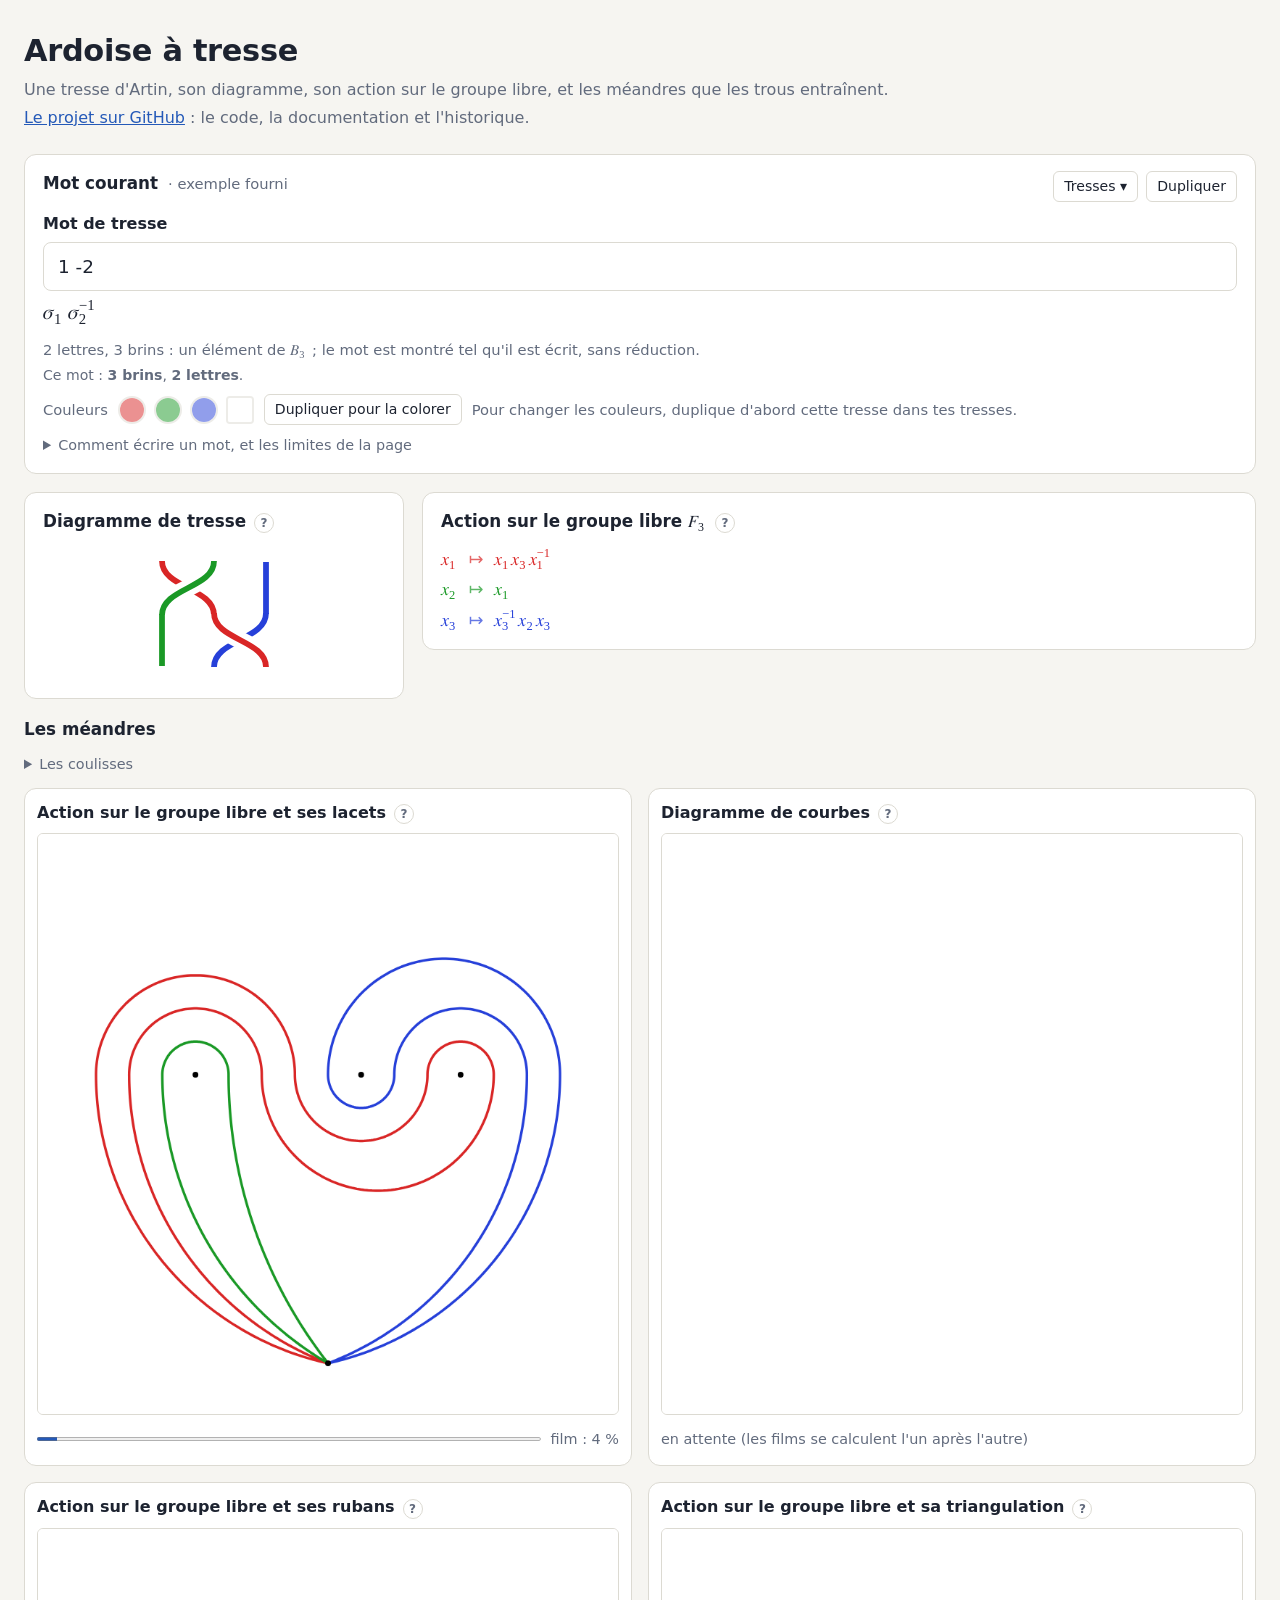
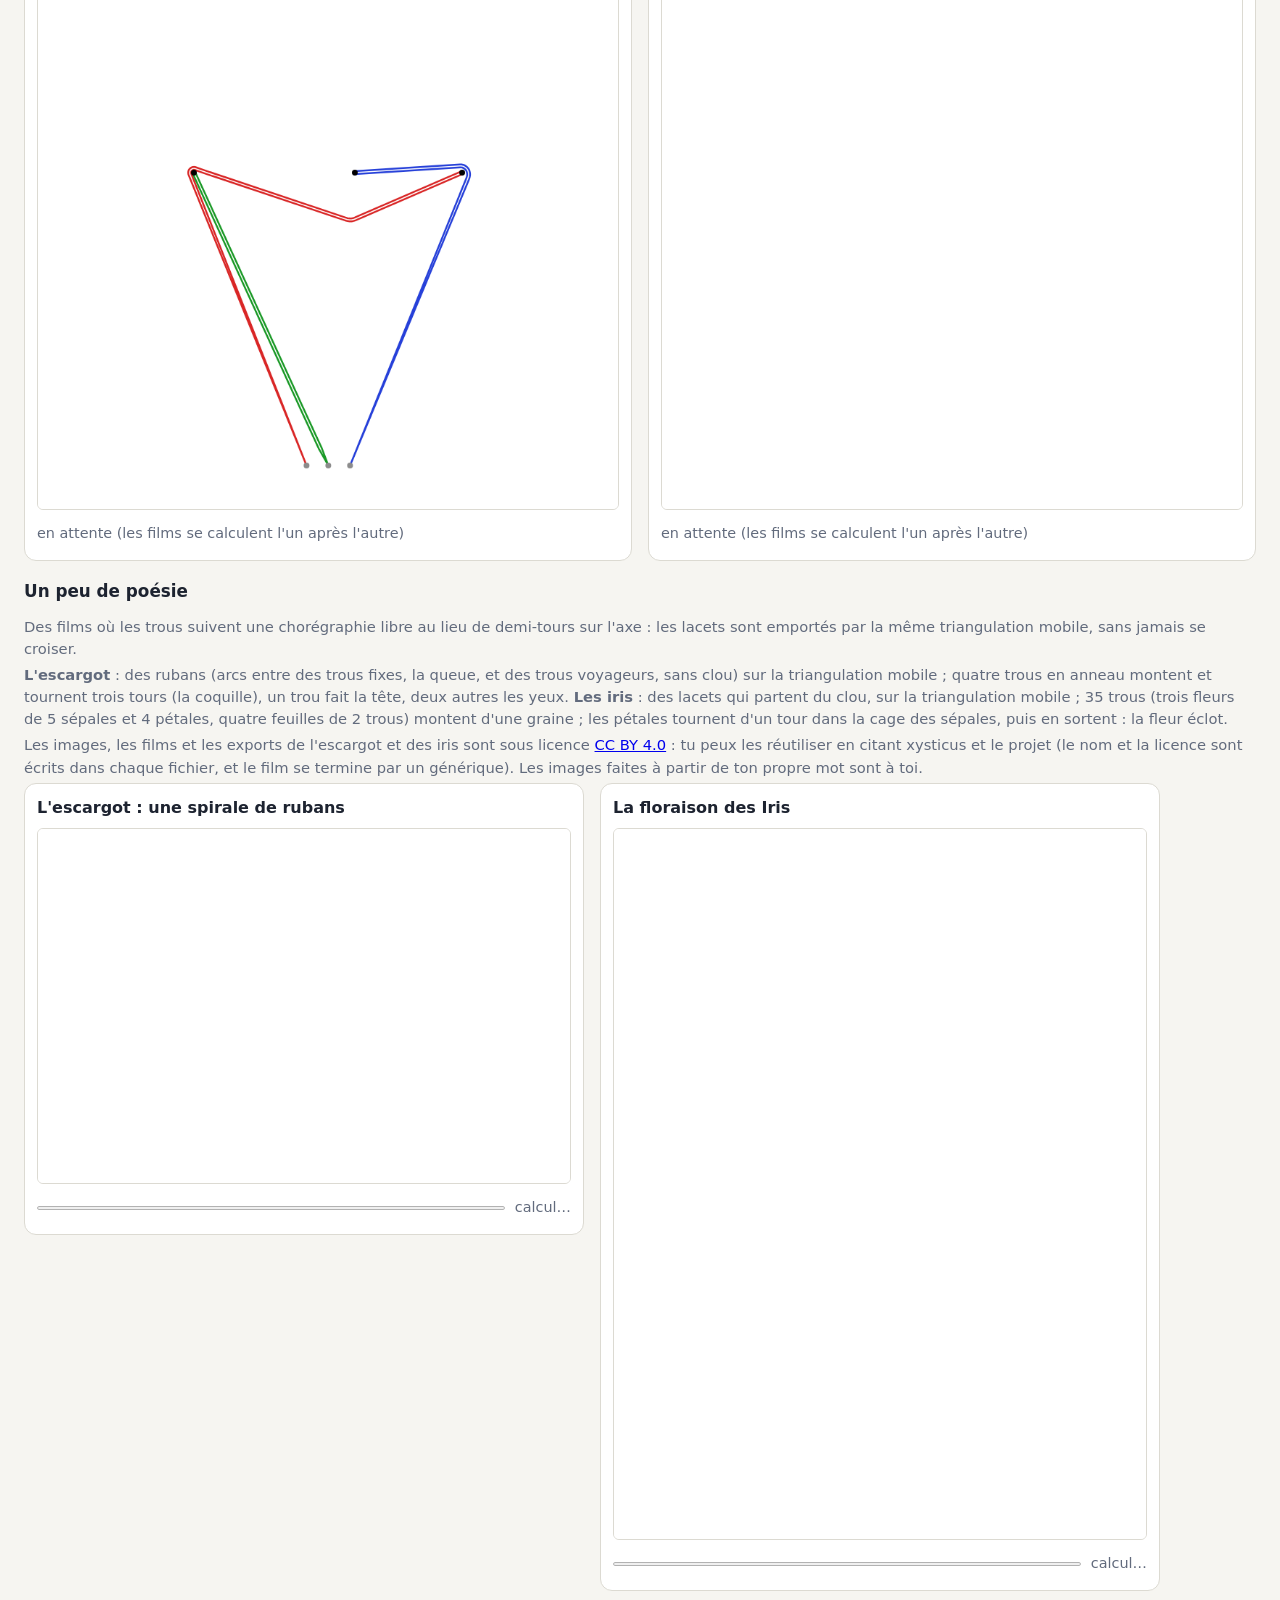
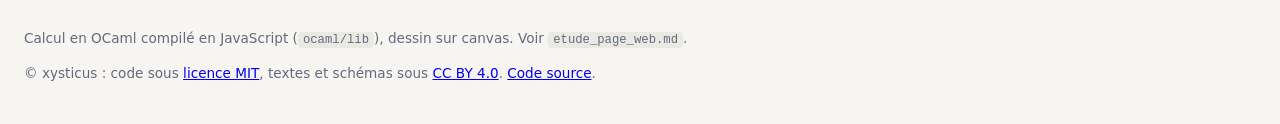
==== commit 1e86d204: "Page : une carte « Mot courant » (saisie, mot, couleurs, menu Tresses, Dupliquer) ; explications des" ====
--- a/web/index.html
+++ b/web/index.html
@@ -15,34 +15,44 @@
 </header>
 
 <main>
-  <section id="saisie">
+  <section id="mot-courant" class="carte" aria-labelledby="titre-mot-courant">
+    <div class="entete-carte">
+      <h2 id="titre-mot-courant">Mot courant</h2>
+      <span id="etat-mot" class="info" aria-live="polite"></span>
+      <div class="actions-mot">
+        <button type="button" id="bouton-tresses" class="outil-texte" aria-haspopup="true" aria-expanded="false" aria-controls="menu-tresses"
+                title="Choisir une autre tresse : les exemples et tes tresses">Tresses ▾</button>
+        <button type="button" id="dupliquer-mot" class="outil-texte" title="Garder une copie de ce mot dans tes tresses (pour la colorer, la noter)">Dupliquer</button>
+      </div>
+      <div id="menu-tresses" class="menu-tresses" role="group" aria-label="Choisir une tresse" hidden>
+        <div id="exemples" role="group" aria-label="Tresses d'exemple et tresses mémorisées"></div>
+        <div class="memoire-outils">
+          <button type="button" id="exporter-tresses" class="outil-texte" title="Enregistrer mes tresses dans un fichier">Exporter mes tresses</button>
+          <button type="button" id="importer-bouton" class="outil-texte" title="Ajouter les tresses d'un fichier exporté">Importer…</button>
+          <input type="file" id="importer-tresses" accept=".json,application/json" hidden>
+          <span id="memoire-info" class="info" aria-live="polite"></span>
+        </div>
+      </div>
+    </div>
     <label for="mot">Mot de tresse</label>
     <input id="mot" type="text" spellcheck="false" autocomplete="off"
            placeholder="1 -2 3 -1 2     ou     σ1 σ2^-1 σ3     ou     s1^3 s2">
     <p id="erreur" class="erreur" hidden></p>
-    <p class="aide">Entiers non nuls séparés par des espaces : <b>k</b> pour σ<sub>k</sub>, <b>-k</b> pour σ<sub>k</sub><sup>−1</sup>.
-       Les écritures <code>σ2⁻¹</code>, <code>s2^-1</code>, <code>s1^3</code> sont acceptées.</p>
-    <p class="aide" id="limites"></p>
-    <p class="aide" id="etat-limites" aria-live="polite"></p>
-    <div id="exemples" role="group" aria-label="Tresses d'exemple et tresses mémorisées"></div>
-    <div class="memoire-outils">
-      <button type="button" id="exporter-tresses" class="outil-texte" title="Enregistrer mes tresses dans un fichier">Exporter mes tresses</button>
-      <button type="button" id="importer-bouton" class="outil-texte" title="Ajouter les tresses d'un fichier exporté">Importer…</button>
-      <input type="file" id="importer-tresses" accept=".json,application/json" hidden>
-      <span id="memoire-info" class="info" aria-live="polite"></span>
-    </div>
-  </section>
-
-  <section id="notation" class="carte">
-    <h2>Le mot</h2>
     <div id="mot-math" class="math-ligne"></div>
     <p id="mot-info" class="info"></p>
+    <p class="aide" id="etat-limites" aria-live="polite"></p>
     <div id="couleurs" class="couleurs" hidden>
       <span class="couleurs-titre" id="couleurs-titre">Couleurs</span>
       <span id="pastilles" class="pastilles" role="group" aria-labelledby="couleurs-titre"></span>
       <button type="button" id="dupliquer-courante" class="outil-texte" hidden>Dupliquer pour la colorer</button>
       <span id="couleurs-aide" class="info"></span>
     </div>
+    <details class="aide-saisie">
+      <summary>Comment écrire un mot, et les limites de la page</summary>
+      <p class="aide">Entiers non nuls séparés par des espaces : <b>k</b> pour σ<sub>k</sub>, <b>-k</b> pour σ<sub>k</sub><sup>−1</sup>.
+         Les écritures <code>σ2⁻¹</code>, <code>s2^-1</code>, <code>s1^3</code> sont acceptées.</p>
+      <p class="aide" id="limites"></p>
+    </details>
   </section>
 
   <div class="deux-colonnes">
@@ -58,20 +68,23 @@
 
   <section id="meandres">
     <h2>Les méandres</h2>
-    <p class="info">Chaque lacet est l'image d'un générateur : un lacet qui part du clou, tourne autour des trous. L'image fixe est
-       celle de l'arrivée ; le film, calculé en tâche de fond, la remplace dès qu'il est prêt et se joue une fois.</p>
-    <p class="info"><b>Lacets conformes</b> : à chaque instant, le dessin est calculé d'un coup par une transformation conforme (arcs de cercle
-       emboîtés, forme canonique ; aux images clés, les demi-cercles classiques) ; pendant le demi-tour, le dessin est détendu (les brins
-       s'arrondissent et s'espacent). <b>Diagramme de courbes</b> et <b>rubans</b> : la même action vue avec des arcs entre les
-       trous, sans clou (le diagramme est détendu lui aussi : ses arcs s'arrondissent). <b>Triangulation</b> : les lacets sont emportés
-       par la déformation d'un maillage qui suit les trous et se tendent comme des élastiques, puis le dessin est détendu (les brins
-       s'arrondissent) ; ils ne se croisent jamais, mais leur forme dépend de l'histoire du film. Les quatre films se calculent l'un
-       après l'autre, dans cet ordre.</p>
-    <p class="info"><b>Le lecteur</b> : <b>|◀</b> et <b>▶|</b> avancent d'une image ; un bouton par lettre (σ₁, σ₂⁻¹…) amène au début de cette lettre
-       (Maj + ← / → au clavier, quand le cadre a le focus). Le bouton <b>⤓</b> exporte l'image en cours (PNG, SVG, données JSON), les images clés
-       (un zip : l'état de départ, puis l'état après chaque lettre) ou le film (MP4 AV1). Tout se fabrique dans ton navigateur : rien n'est envoyé
-       nulle part. Le film demande un navigateur qui sait fabriquer de l'AV1 (Firefox, Chrome, Edge) ; pour le lire, VLC ou un navigateur
-       conviennent, certains lecteurs de Windows ont besoin de l'« extension vidéo AV1 ».</p>
+    <details class="coulisses">
+      <summary>Les coulisses</summary>
+      <p class="info">Chaque lacet est l'image d'un générateur : un lacet qui part du clou, tourne autour des trous. L'image fixe est
+         celle de l'arrivée ; le film, calculé en tâche de fond, la remplace dès qu'il est prêt et se joue une fois.</p>
+      <p class="info"><b>Lacets conformes</b> : à chaque instant, le dessin est calculé d'un coup par une transformation conforme (arcs de cercle
+         emboîtés, forme canonique ; aux images clés, les demi-cercles classiques) ; pendant le demi-tour, le dessin est détendu (les brins
+         s'arrondissent et s'espacent). <b>Diagramme de courbes</b> et <b>rubans</b> : la même action vue avec des arcs entre les
+         trous, sans clou (le diagramme est détendu lui aussi : ses arcs s'arrondissent). <b>Triangulation</b> : les lacets sont emportés
+         par la déformation d'un maillage qui suit les trous et se tendent comme des élastiques, puis le dessin est détendu (les brins
+         s'arrondissent) ; ils ne se croisent jamais, mais leur forme dépend de l'histoire du film. Les quatre films se calculent l'un
+         après l'autre, dans cet ordre.</p>
+      <p class="info"><b>Le lecteur</b> : <b>|◀</b> et <b>▶|</b> avancent d'une image ; un bouton par lettre (σ₁, σ₂⁻¹…) amène au début de cette lettre
+         (Maj + ← / → au clavier, quand le cadre a le focus). Le bouton d'export (une flèche vers le bas) exporte l'image en cours (PNG, SVG, données JSON), les images clés
+         (un zip : l'état de départ, puis l'état après chaque lettre) ou le film (MP4 AV1). Tout se fabrique dans ton navigateur : rien n'est envoyé
+         nulle part. Le film demande un navigateur qui sait fabriquer de l'AV1 (Firefox, Chrome, Edge) ; pour le lire, VLC ou un navigateur
+         conviennent, certains lecteurs de Windows ont besoin de l'« extension vidéo AV1 ».</p>
+    </details>
     <div class="quatre" id="panneaux"></div>
   </section>
 
--- a/web/ardoise.css
+++ b/web/ardoise.css
@@ -32,7 +32,7 @@
 code { background: color-mix(in srgb, var(--trait) 45%, transparent); padding: 1px 5px; border-radius: 4px; font-size: 0.9em; }
 main { display: grid; gap: 18px; padding-top: 20px; padding-bottom: 24px; }
 
-#saisie label { display: block; font-weight: 600; margin-bottom: 6px; }
+#mot-courant label { display: block; font-weight: 600; margin-bottom: 6px; }
 #mot {
   width: 100%; font: inherit; font-size: 1.15rem; padding: 10px 14px; border-radius: 8px;
   border: 1.5px solid var(--trait); background: var(--carte); color: var(--encre);
@@ -40,7 +40,7 @@
 #mot:focus-visible { outline: 3px solid color-mix(in srgb, var(--accent) 45%, transparent); border-color: var(--accent); }
 .erreur { color: var(--erreur); margin: 6px 0 0; font-weight: 500; }
 
-#exemples { display: grid; grid-template-columns: repeat(auto-fill, minmax(min(190px, 100%), 1fr)); gap: 8px; margin-top: 12px; }
+#exemples { display: grid; grid-template-columns: repeat(auto-fill, minmax(min(190px, 100%), 1fr)); gap: 8px; }
 .exemple {
   position: relative; padding: 8px 12px; border-radius: 8px;
   border: 1.5px solid var(--trait); background: var(--carte); color: var(--encre);
@@ -126,7 +126,7 @@
 .attention { color: #a35a00; font-weight: 500; }
 @media (prefers-color-scheme: dark) { .attention { color: #f0b45a; } }
 /* mot invalide : les résultats affichés sont ceux du dernier mot valide */
-.mot-invalide #notation, .mot-invalide .deux-colonnes, .mot-invalide #meandres { opacity: 0.45; }
+.mot-invalide #mot-math, .mot-invalide #mot-info, .mot-invalide #couleurs, .mot-invalide .deux-colonnes, .mot-invalide #meandres { opacity: 0.45; }
 footer { color: var(--doux); font-size: 0.85rem; padding-bottom: 28px; }
 
 /* infobulles : un schéma par méthode de dessin, au survol de « ? » ou au clavier */
@@ -211,7 +211,8 @@
 
 /* le menu « ⤓ » des exports : un bouton qui ouvre, au clic, une petite fenêtre sous la barre (exports.js) */
 .etat .export { position: relative; }
-.etat .bouton-export { width: 34px; }
+.etat .bouton-export { width: 34px; display: inline-flex; align-items: center; justify-content: center; padding: 0; }
+.etat .bouton-export svg { display: block; }
 .etat .menu-export {
   position: absolute; right: 0; bottom: calc(100% + 6px); z-index: 20; min-width: 220px; padding: 10px 12px;
   display: flex; flex-direction: column; gap: 8px; background: var(--carte); color: var(--encre);
@@ -226,3 +227,22 @@
 .etat .menu-export .barre-export { flex: none; width: 100%; height: 8px; }
 .etat .menu-export .barre-export[hidden], .etat .menu-export .annuler-export[hidden], .etat .menu-export [hidden] { display: none; }
 .etat .menu-export button:disabled { opacity: 0.55; cursor: default; }
+
+/* la carte « Mot courant » : titre, état, boutons « Tresses » et « Dupliquer » ; la liste des tresses s'ouvre en menu sous le titre */
+#mot-courant { position: relative; }
+.entete-carte { position: relative; display: flex; flex-wrap: wrap; align-items: baseline; gap: 4px 10px; margin-bottom: 10px; }
+.entete-carte h2 { margin: 0; }
+.entete-carte > .info { margin: 0; flex: 1; min-width: 0; }
+.actions-mot { display: flex; gap: 8px; margin-left: auto; align-self: center; }
+.menu-tresses {
+  position: absolute; left: -8px; right: -8px; top: calc(100% + 4px); z-index: 30; max-height: 70vh; overflow: auto; padding: 12px;
+  background: var(--carte); border: 1.5px solid var(--trait); border-radius: 10px; box-shadow: 0 8px 28px rgba(0, 0, 0, 0.22);
+}
+.menu-tresses[hidden] { display: none; }
+.aide-saisie { margin-top: 10px; }
+.aide-saisie summary, .coulisses summary { cursor: pointer; color: var(--doux); font-size: 0.9rem; }
+.aide-saisie summary:hover, .coulisses summary:hover { color: var(--encre); }
+.coulisses { margin: 4px 0 12px; }
+.coulisses[open] { padding: 8px 12px; border: 1px dashed var(--trait); border-radius: 8px; }
+.coulisses[open] > summary { margin-bottom: 4px; }
+@media (max-width: 640px) { .entete-carte > .info { order: 3; flex: 1 1 100%; } .actions-mot { margin-left: auto; } }
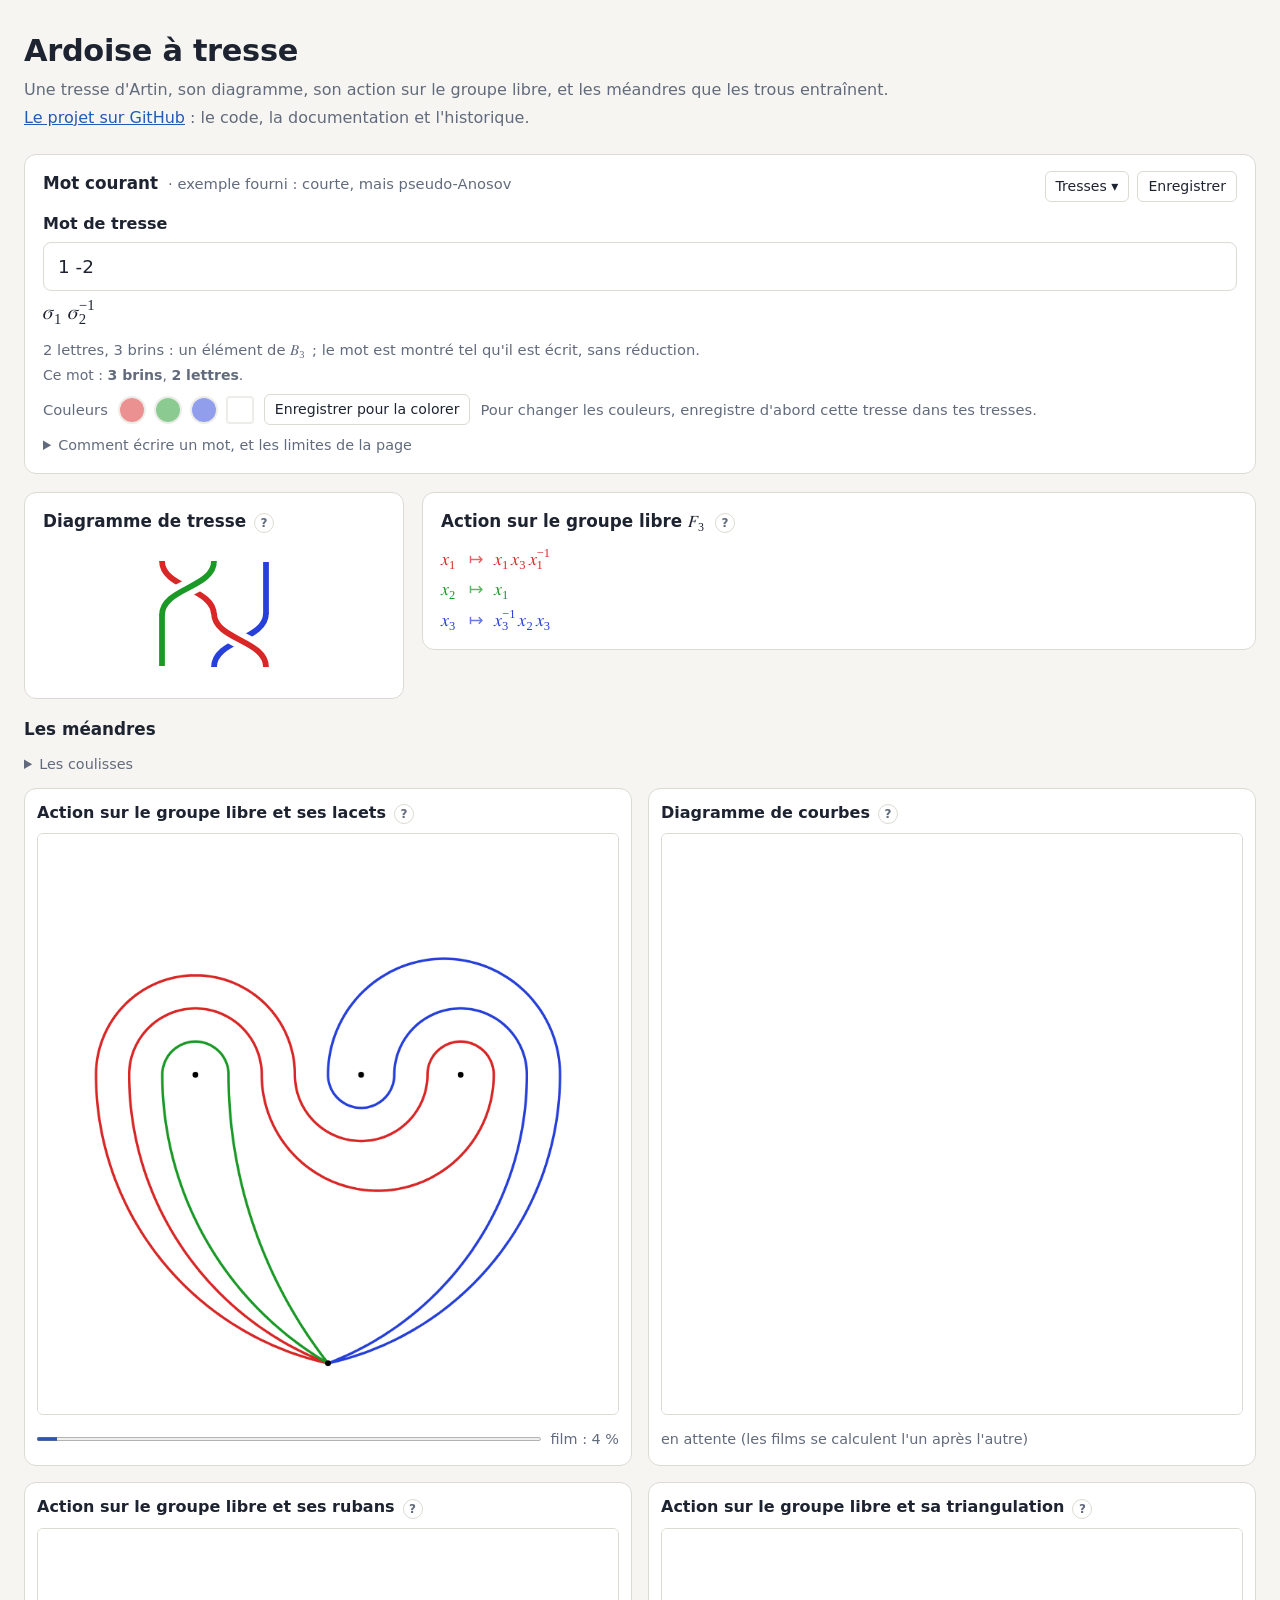
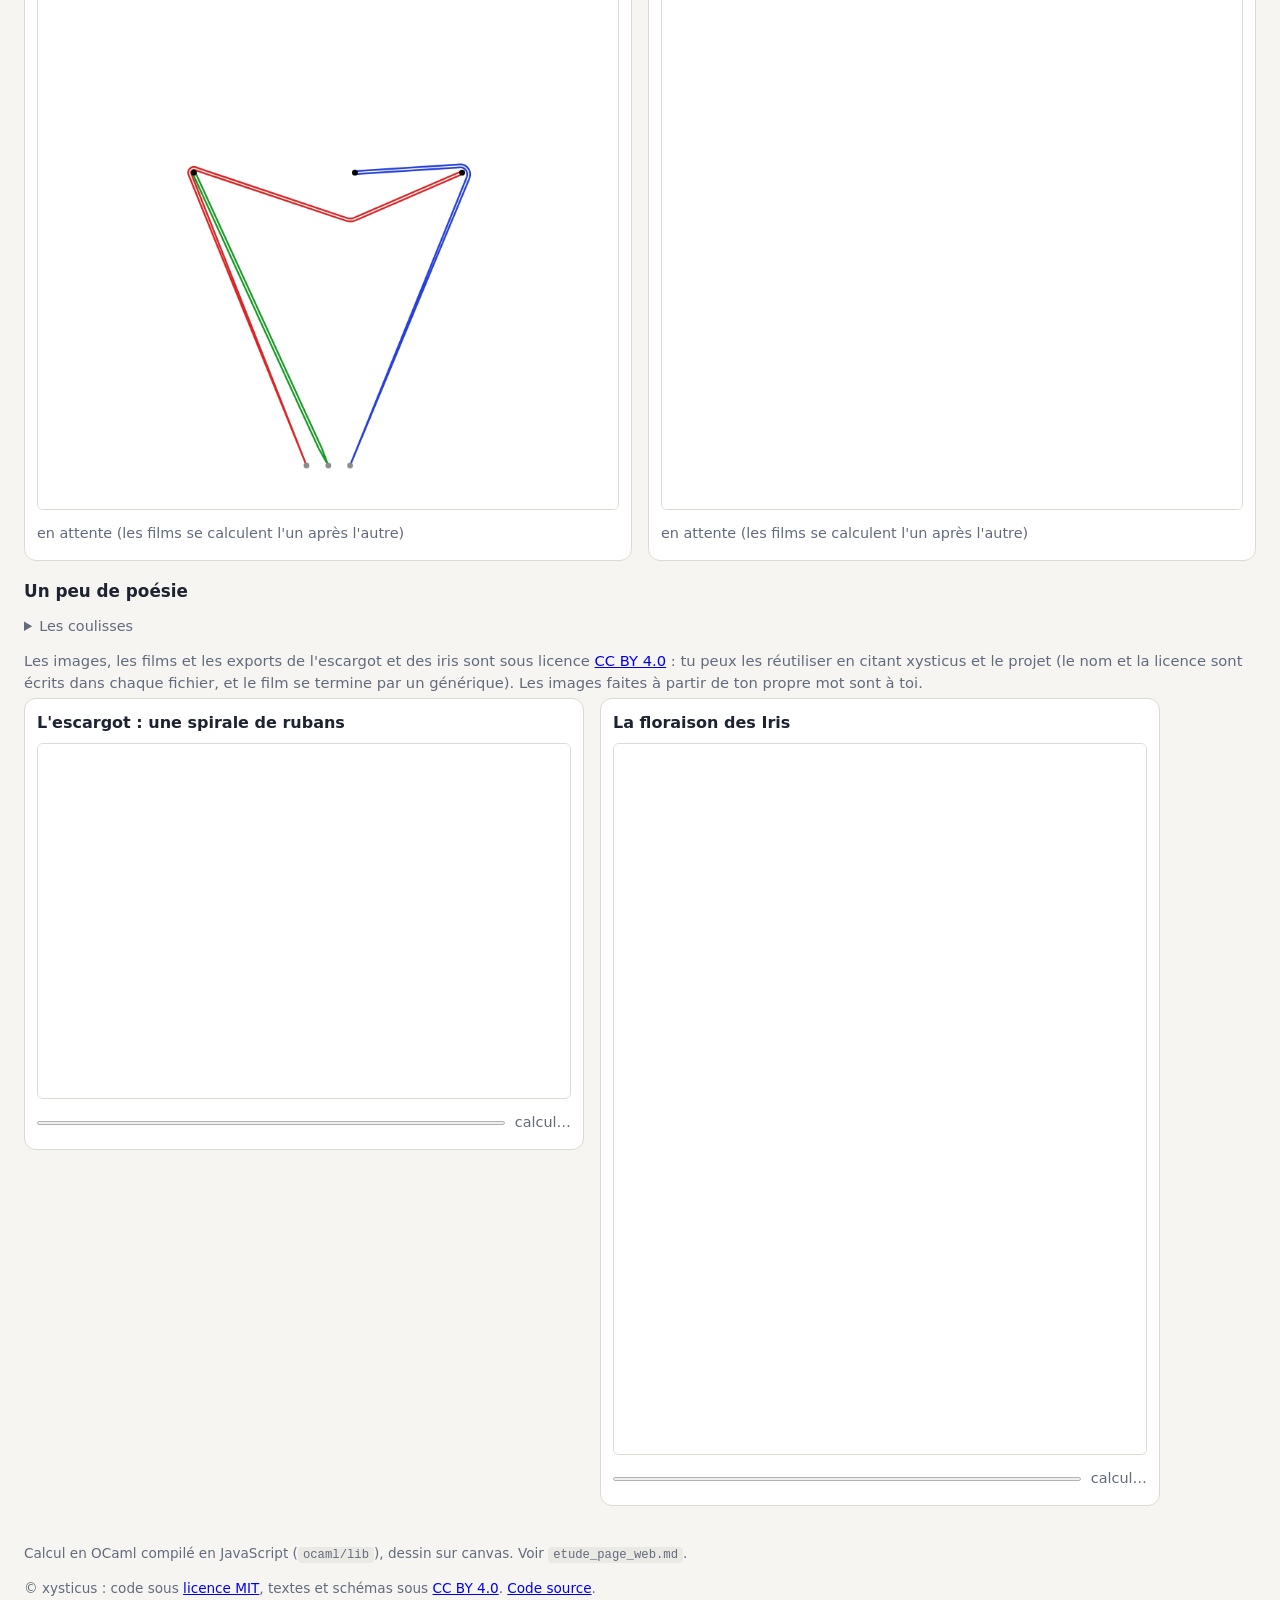
==== commit bdd2ec23: "Page : bouton « Enregistrer » explicite (plus d'enregistrement automatique), note dans « Mot courant" ====
--- a/web/index.html
+++ b/web/index.html
@@ -22,7 +22,7 @@
       <div class="actions-mot">
         <button type="button" id="bouton-tresses" class="outil-texte" aria-haspopup="true" aria-expanded="false" aria-controls="menu-tresses"
                 title="Choisir une autre tresse : les exemples et tes tresses">Tresses ▾</button>
-        <button type="button" id="dupliquer-mot" class="outil-texte" title="Garder une copie de ce mot dans tes tresses (pour la colorer, la noter)">Dupliquer</button>
+        <button type="button" id="enregistrer-mot" class="outil-texte" title="Enregistrer ce mot dans tes tresses (pour le colorer, le noter, le retrouver)">Enregistrer</button>
       </div>
       <div id="menu-tresses" class="menu-tresses" role="group" aria-label="Choisir une tresse" hidden>
         <div id="exemples" role="group" aria-label="Tresses d'exemple et tresses mémorisées"></div>
@@ -41,10 +41,14 @@
     <div id="mot-math" class="math-ligne"></div>
     <p id="mot-info" class="info"></p>
     <p class="aide" id="etat-limites" aria-live="polite"></p>
+    <div id="ligne-note" class="ligne-note" hidden>
+      <label for="note-mot">Note</label>
+      <input id="note-mot" type="text" maxlength="100" autocomplete="off" spellcheck="false" placeholder="ajouter une note (100 caractères au plus)">
+    </div>
     <div id="couleurs" class="couleurs" hidden>
       <span class="couleurs-titre" id="couleurs-titre">Couleurs</span>
       <span id="pastilles" class="pastilles" role="group" aria-labelledby="couleurs-titre"></span>
-      <button type="button" id="dupliquer-courante" class="outil-texte" hidden>Dupliquer pour la colorer</button>
+      <button type="button" id="enregistrer-courante" class="outil-texte" hidden>Enregistrer pour la colorer</button>
       <span id="couleurs-aide" class="info"></span>
     </div>
     <details class="aide-saisie">
@@ -90,13 +94,16 @@
 
   <section id="hors-tresses">
     <h2>Un peu de poésie</h2>
-    <p class="info">Des films où les trous suivent une chorégraphie libre au lieu de demi-tours sur l'axe : les lacets sont emportés
-       par la même triangulation mobile, sans jamais se croiser.</p>
-    <p class="info"><b>L'escargot</b> : des rubans (arcs entre des trous fixes, la queue, et des trous voyageurs, sans clou) sur la
-       triangulation mobile ; quatre trous en anneau montent et tournent trois tours (la coquille), un trou fait la tête, deux autres
-       les yeux. <b>Les iris</b> : des lacets qui partent du clou, sur la triangulation mobile ; 35 trous (trois fleurs de 5 sépales et
-       4 pétales, quatre feuilles de 2 trous) montent d'une graine ; les pétales tournent d'un tour dans la cage des sépales,
-       puis en sortent : la fleur éclot.</p>
+    <details class="coulisses">
+      <summary>Les coulisses</summary>
+      <p class="info">Des films où les trous suivent une chorégraphie libre au lieu de demi-tours sur l'axe : les lacets sont emportés
+         par la même triangulation mobile, sans jamais se croiser.</p>
+      <p class="info"><b>L'escargot</b> : des rubans (arcs entre des trous fixes, la queue, et des trous voyageurs, sans clou) sur la
+         triangulation mobile ; quatre trous en anneau montent et tournent trois tours (la coquille), un trou fait la tête, deux autres
+         les yeux. <b>Les iris</b> : des lacets qui partent du clou, sur la triangulation mobile ; 35 trous (trois fleurs de 5 sépales et
+         4 pétales, quatre feuilles de 2 trous) montent d'une graine ; les pétales tournent d'un tour dans la cage des sépales,
+         puis en sortent : la fleur éclot.</p>
+    </details>
     <p class="info">Les images, les films et les exports de l'escargot et des iris sont sous licence <a href="https://creativecommons.org/licenses/by/4.0/deed.fr">CC BY 4.0</a> :
        tu peux les réutiliser en citant xysticus et le projet (le nom et la licence sont écrits dans chaque fichier, et le film se termine par un générique).
        Les images faites à partir de ton propre mot sont à toi.</p>
--- a/web/ardoise.css
+++ b/web/ardoise.css
@@ -51,7 +51,7 @@
   display: block; width: 100%; box-sizing: border-box; padding: 0 54px 0 0; text-align: left; font: inherit; cursor: pointer;
   border: 0; background: none; color: inherit;
 }
-.exemple .principal:focus-visible, .outil:focus-visible, .outil-texte:focus-visible, .texte:focus-visible, .pastille:focus-visible {
+.exemple .principal:focus-visible, .outil:focus-visible, .outil-texte:focus-visible, .texte:focus-visible, .pastille:focus-visible, #note-mot:focus-visible {
   outline: 3px solid color-mix(in srgb, var(--accent) 45%, transparent); outline-offset: 1px;
 }
 .exemple .nom { display: block; font-size: 1.05rem; overflow-wrap: break-word; }
@@ -64,12 +64,6 @@
 .outil:hover { background: color-mix(in srgb, var(--accent) 12%, transparent); color: var(--encre); }
 .outil.effacer:hover, .outil.oui:hover { color: var(--erreur); }
 .confirme { font-size: 0.85rem; white-space: nowrap; }
-.exemple .texte {
-  display: block; width: 100%; margin-top: 4px; padding: 2px 0; font: inherit; font-size: 0.8rem; color: var(--doux);
-  border: 0; border-bottom: 1px dashed var(--trait); border-radius: 0; background: none;
-}
-.exemple .texte:focus { color: var(--encre); border-bottom-color: var(--accent); outline: none; }
-.exemple .texte::placeholder { color: color-mix(in srgb, var(--doux) 70%, transparent); font-style: italic; }
 .apercu { display: flex; gap: 3px; margin-top: 6px; }
 .apercu i { display: block; width: 10px; height: 10px; border-radius: 50%; }
 .apercu i.carre { width: 10px; border-radius: 2px; margin-left: 3px; border: 1px solid var(--trait); }
@@ -246,3 +240,13 @@
 .coulisses[open] { padding: 8px 12px; border: 1px dashed var(--trait); border-radius: 8px; }
 .coulisses[open] > summary { margin-bottom: 4px; }
 @media (max-width: 640px) { .entete-carte > .info { order: 3; flex: 1 1 100%; } .actions-mot { margin-left: auto; } }
+.ligne-note { display: flex; align-items: center; gap: 10px; margin-top: 8px; }
+.ligne-note[hidden] { display: none; }
+#mot-courant .ligne-note label { display: inline; margin: 0; font-weight: 400; font-size: 0.92rem; color: var(--doux); }
+#note-mot {
+  flex: 1; min-width: 0; font: inherit; font-size: 0.95rem; padding: 5px 10px; border-radius: 6px;
+  border: 1.5px solid var(--trait); background: var(--carte); color: var(--encre);
+}
+#note-mot::placeholder { color: color-mix(in srgb, var(--doux) 70%, transparent); font-style: italic; }
+.outil-texte:disabled { opacity: 0.55; cursor: default; }
+.outil-texte:disabled:hover { border-color: var(--trait); }
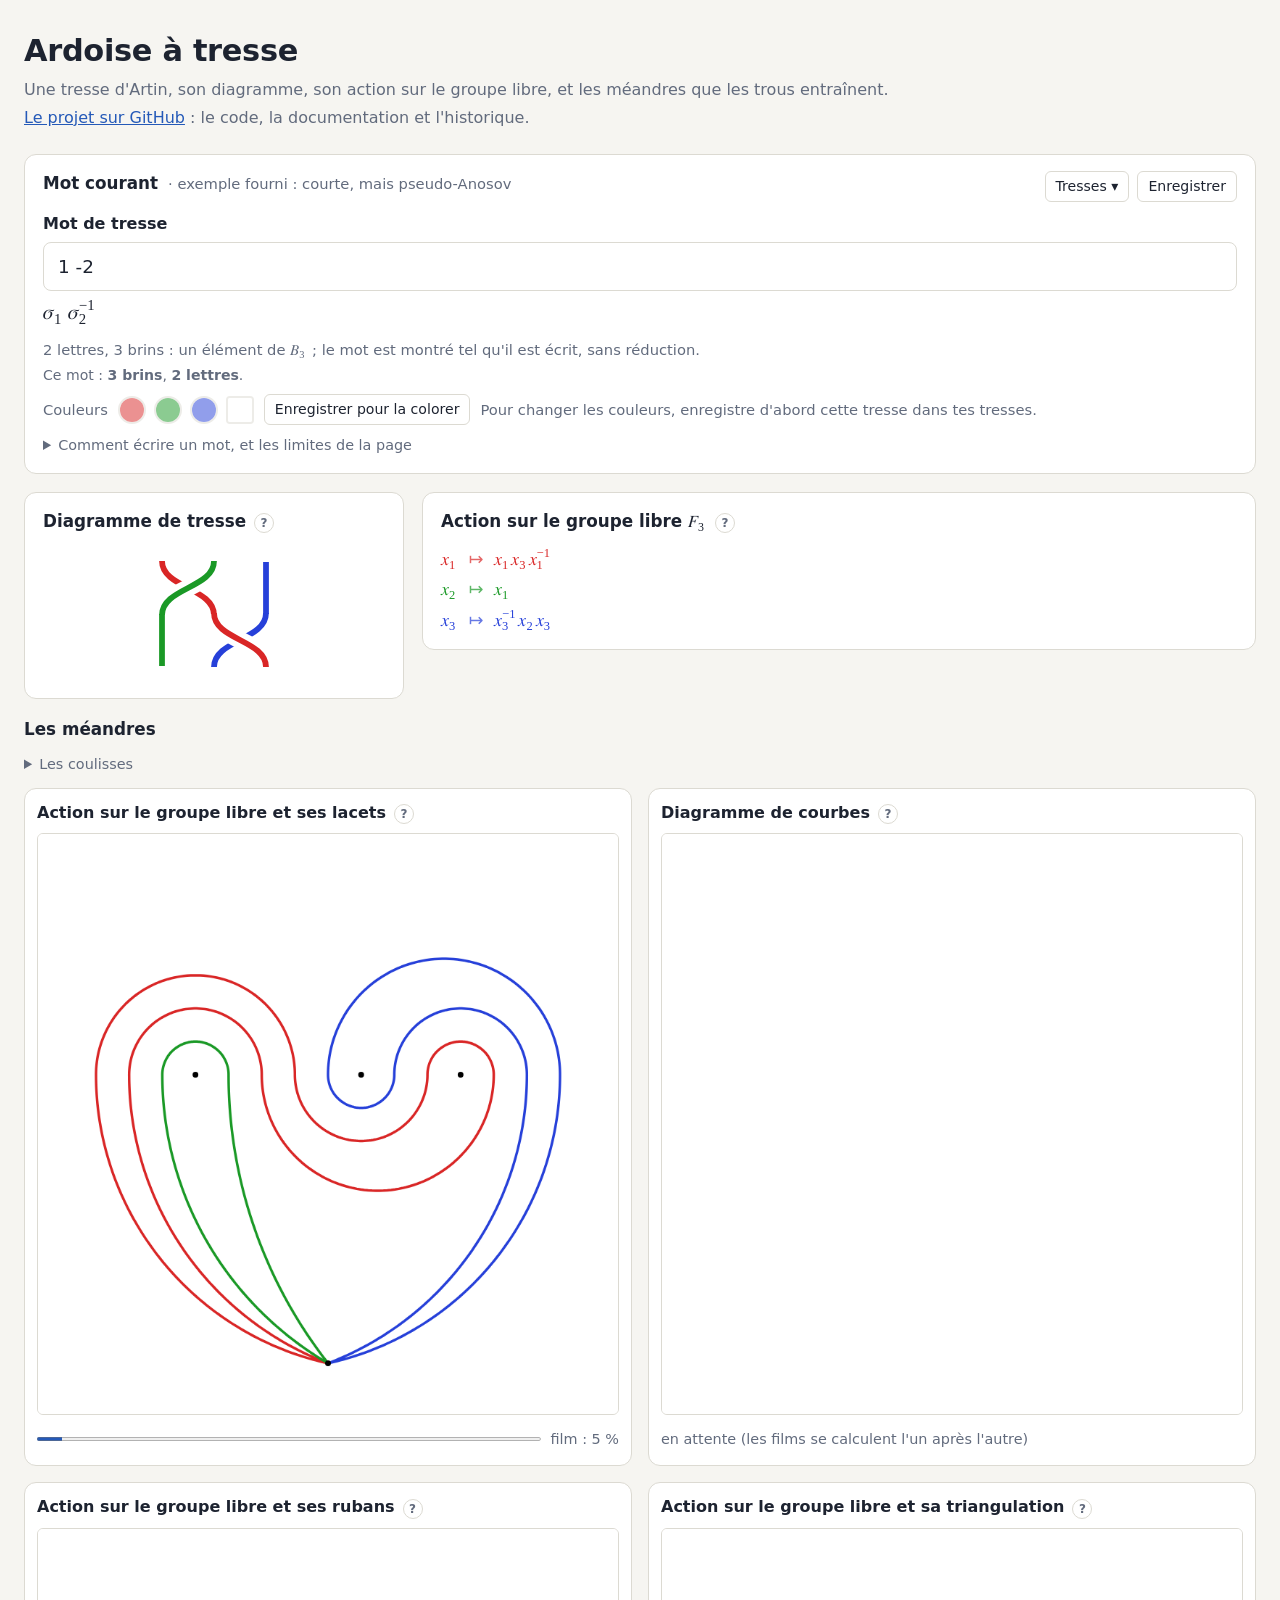
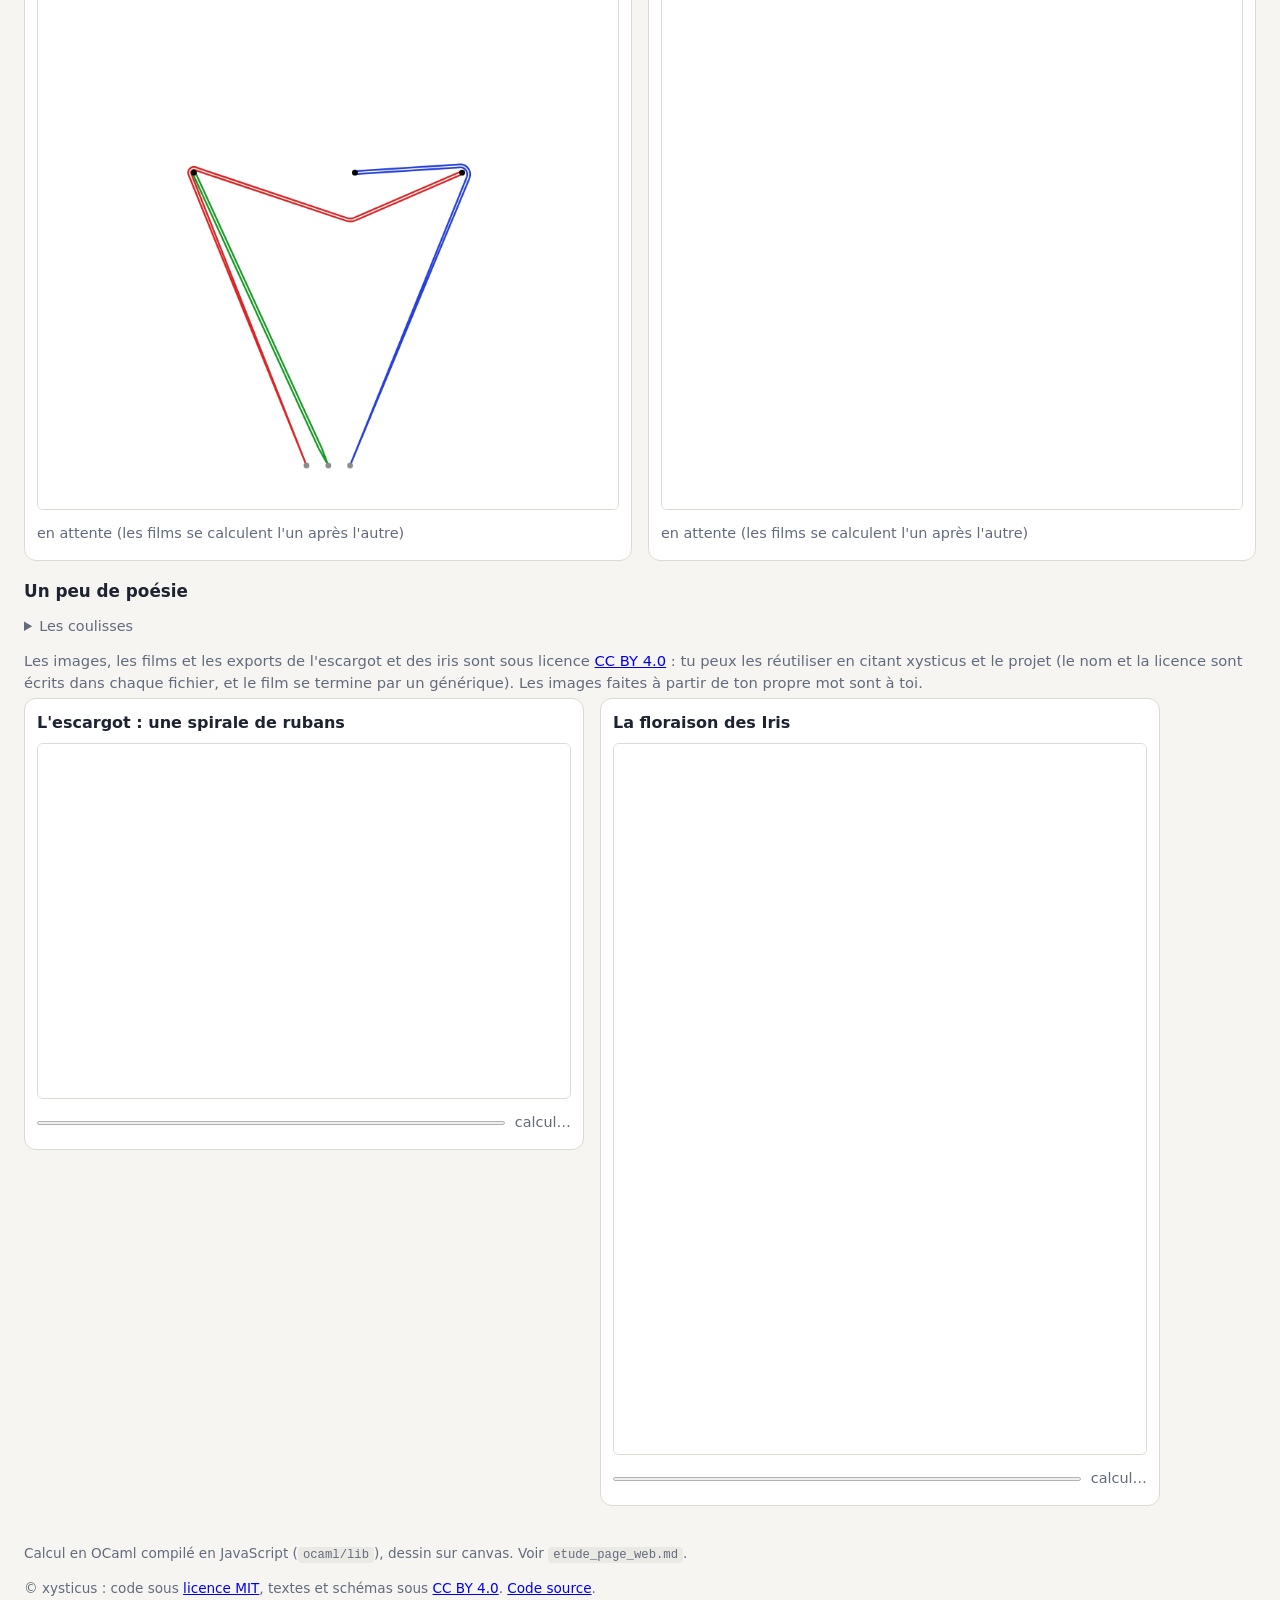
==== commit ffd708fd: "Menu Tresses : deux titres, « Exemples » et « Mes tresses », avec une phrase quand la liste est vide" ====
--- a/web/index.html
+++ b/web/index.html
@@ -25,7 +25,13 @@
         <button type="button" id="enregistrer-mot" class="outil-texte" title="Enregistrer ce mot dans tes tresses (pour le colorer, le noter, le retrouver)">Enregistrer</button>
       </div>
       <div id="menu-tresses" class="menu-tresses" role="group" aria-label="Choisir une tresse" hidden>
-        <div id="exemples" role="group" aria-label="Tresses d'exemple et tresses mémorisées"></div>
+        <div id="exemples">
+          <h3 id="titre-exemples">Exemples</h3>
+          <div id="liste-exemples" class="grille-tresses" role="group" aria-labelledby="titre-exemples"></div>
+          <h3 id="titre-mes-tresses">Mes tresses</h3>
+          <p id="aucune-tresse" class="info" hidden>Aucune tresse enregistrée : écris un mot, puis « Enregistrer ».</p>
+          <div id="liste-perso" class="grille-tresses" role="group" aria-labelledby="titre-mes-tresses"></div>
+        </div>
         <div class="memoire-outils">
           <button type="button" id="exporter-tresses" class="outil-texte" title="Enregistrer mes tresses dans un fichier">Exporter mes tresses</button>
           <button type="button" id="importer-bouton" class="outil-texte" title="Ajouter les tresses d'un fichier exporté">Importer…</button>
--- a/web/ardoise.css
+++ b/web/ardoise.css
@@ -40,7 +40,10 @@
 #mot:focus-visible { outline: 3px solid color-mix(in srgb, var(--accent) 45%, transparent); border-color: var(--accent); }
 .erreur { color: var(--erreur); margin: 6px 0 0; font-weight: 500; }
 
-#exemples { display: grid; grid-template-columns: repeat(auto-fill, minmax(min(190px, 100%), 1fr)); gap: 8px; }
+.grille-tresses { display: grid; grid-template-columns: repeat(auto-fill, minmax(min(190px, 100%), 1fr)); gap: 8px; }
+#exemples h3 { margin: 0 0 6px; font-size: 0.95rem; color: var(--doux); }
+#exemples h3 ~ h3 { margin-top: 14px; }
+#exemples p.info { margin: 0 0 4px; }
 .exemple {
   position: relative; padding: 8px 12px; border-radius: 8px;
   border: 1.5px solid var(--trait); background: var(--carte); color: var(--encre);
@@ -158,7 +161,7 @@
   h1 { font-size: 1.5rem; }
   main { gap: 14px; padding-top: 14px; }
   #mot { font-size: 1rem; padding: 9px 12px; }
-  #exemples { grid-template-columns: repeat(2, minmax(0, 1fr)); gap: 6px; }
+  .grille-tresses { grid-template-columns: repeat(2, minmax(0, 1fr)); gap: 6px; }
   .exemple { padding: 7px 9px; }
   .exemple .nom { font-size: 0.95rem; }
   .exemple .legende { font-size: 0.75rem; }
